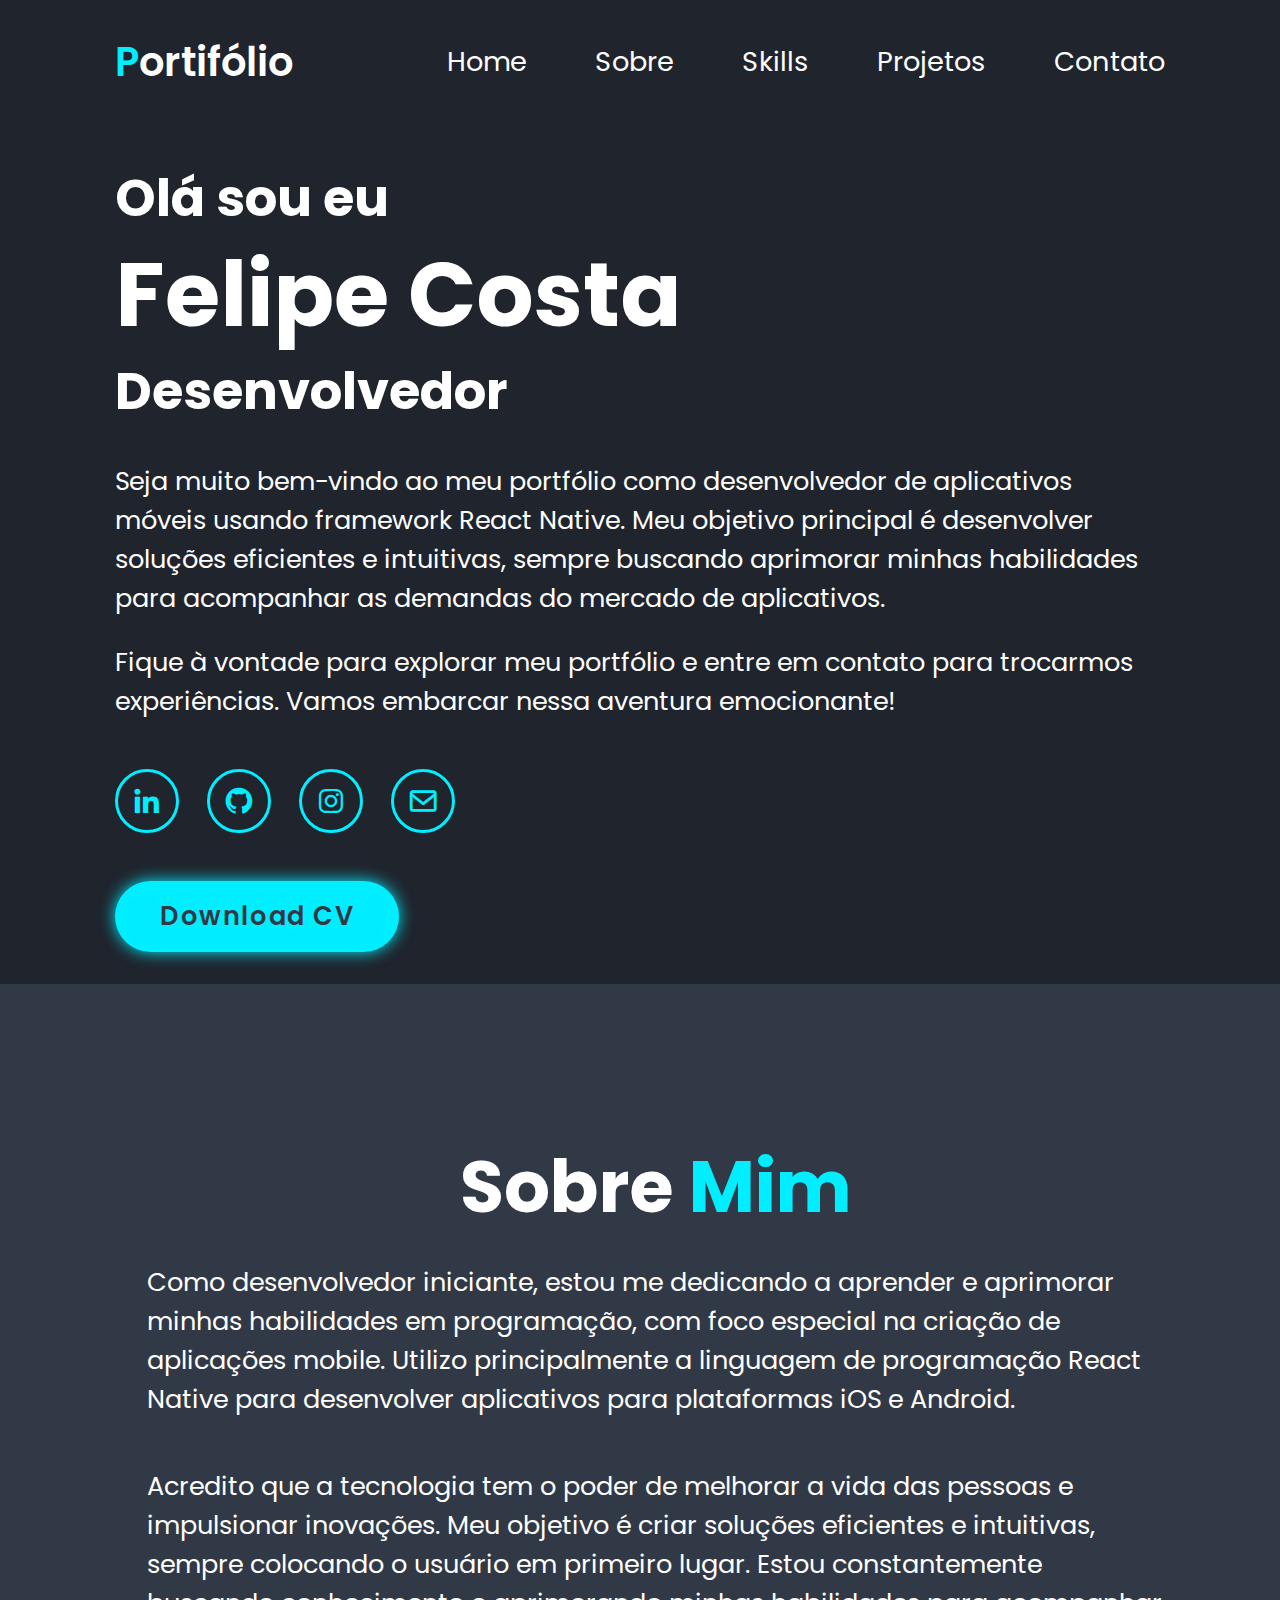
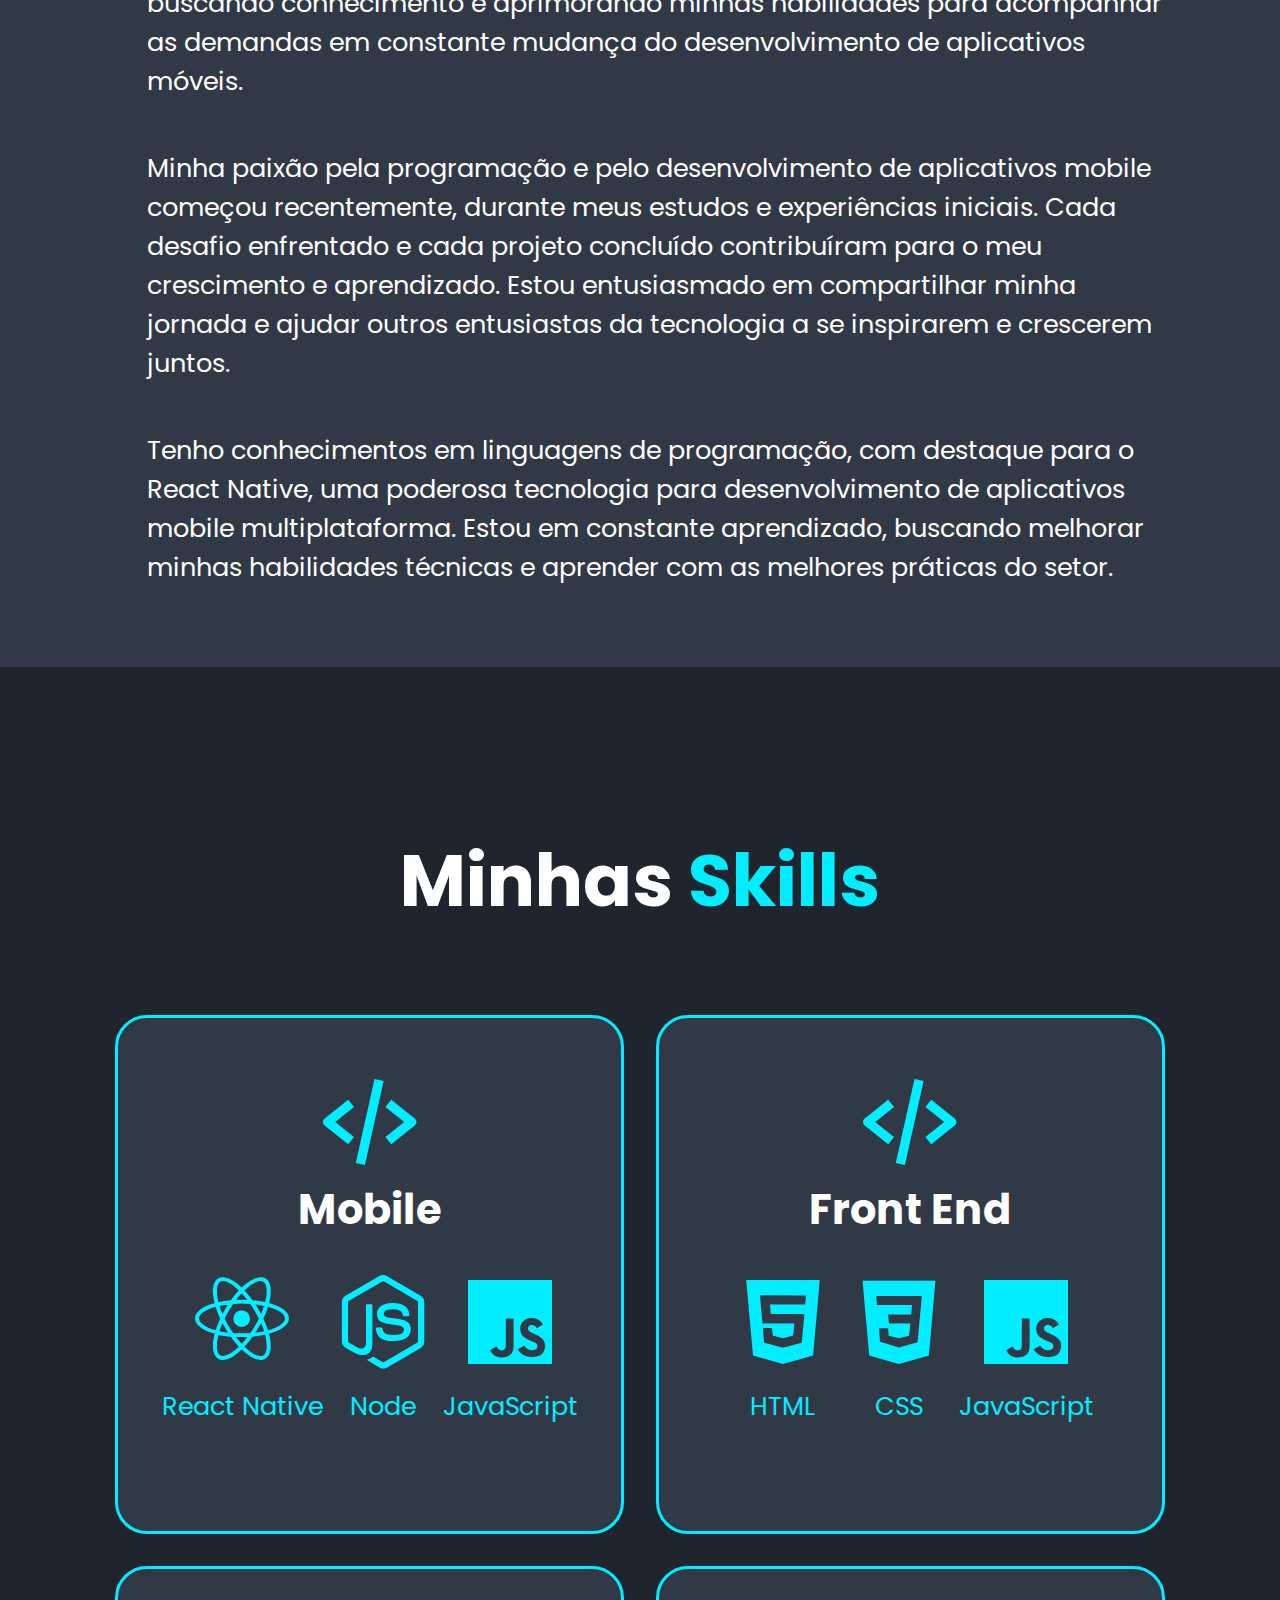
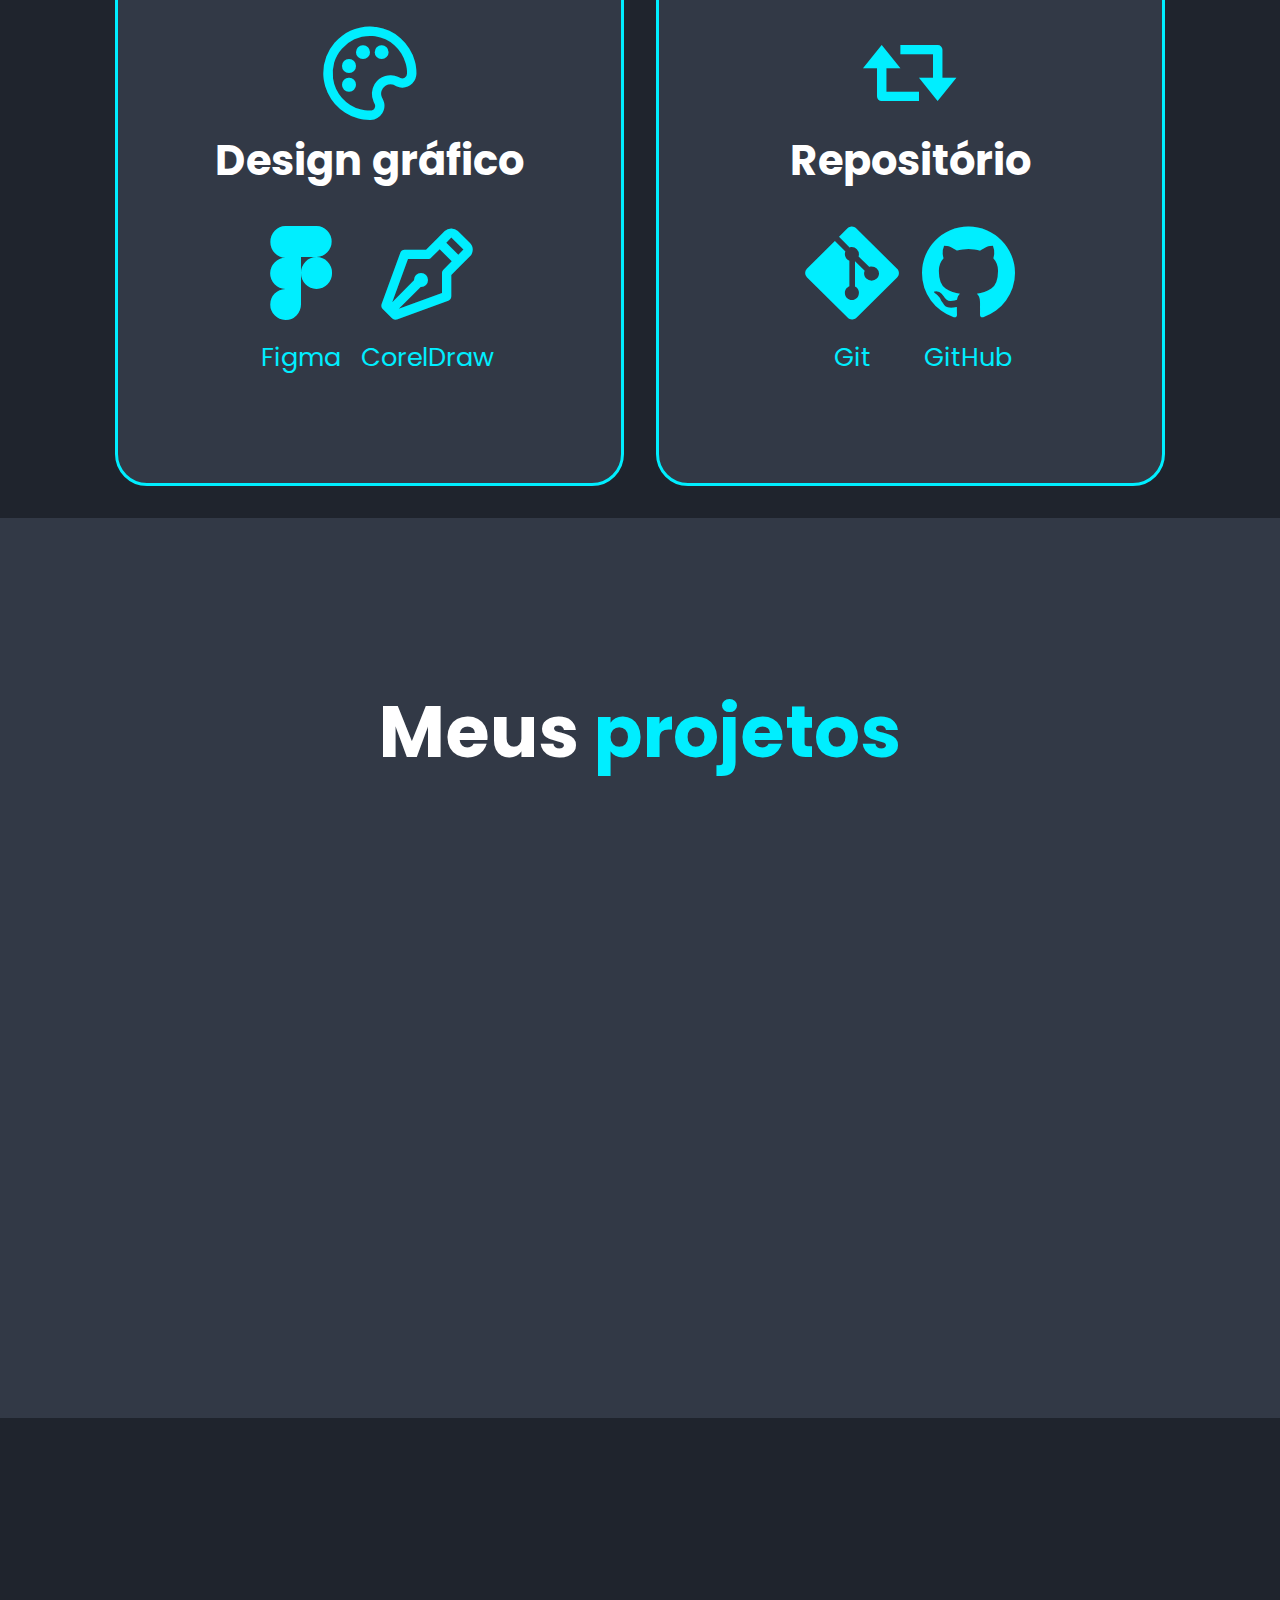
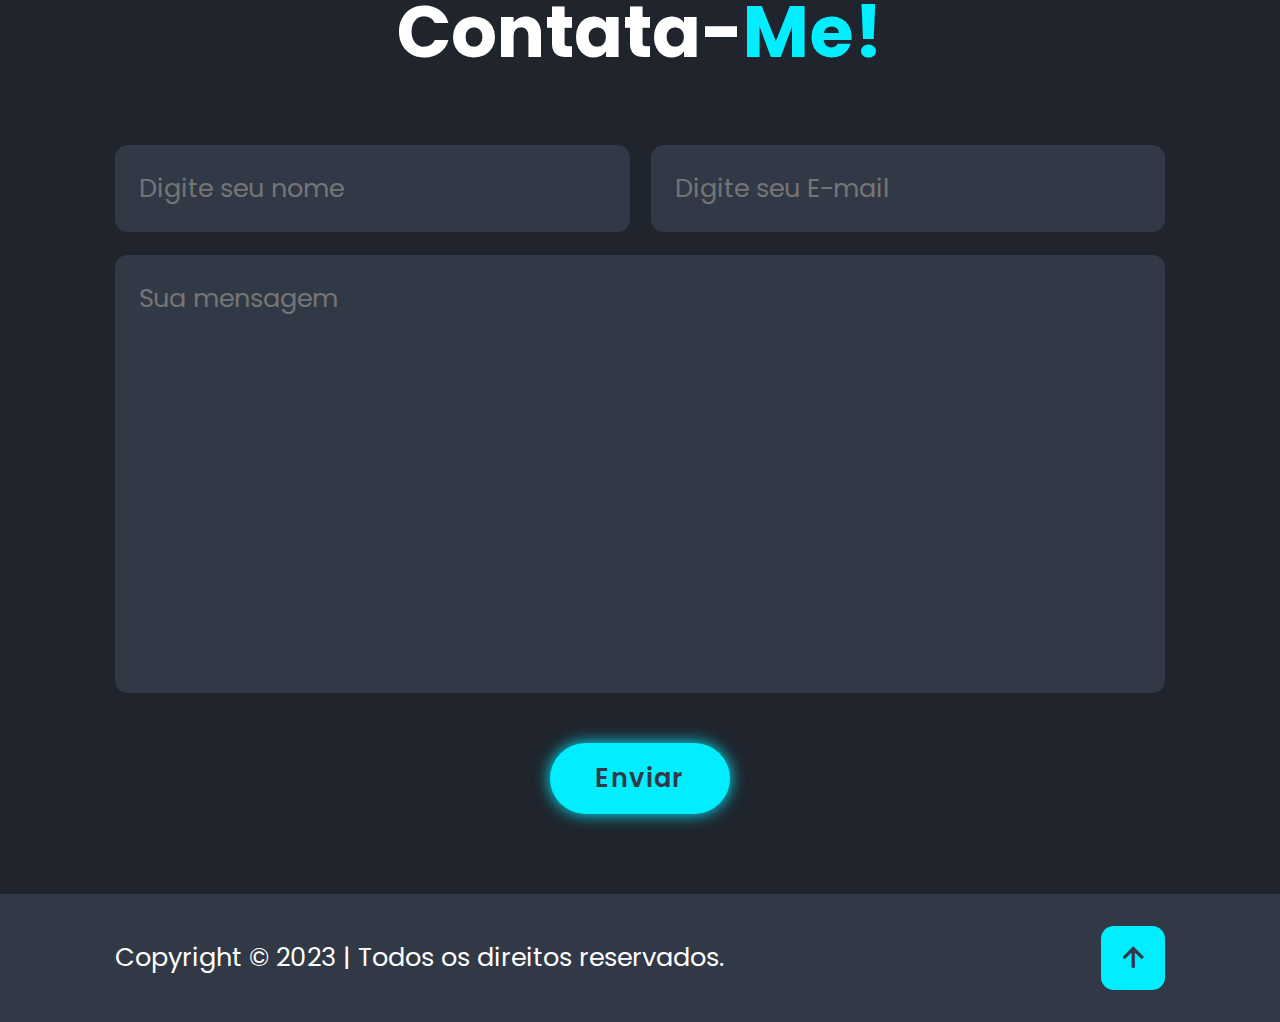
==== index.html @ 7bec4802 "link expo" ====
<!DOCTYPE html>
<html lang="pt-br">
<head>
    <meta charset="UTF-8">
    <meta http-equiv="X-UA-Compatible" content="IE=edge">
    <meta name="viewport" content="width=device-width, initial-scale=1.0">
    <title>Portifólio</title>

    <!-- box icons -->
    <link href='https://unpkg.com/boxicons@2.1.4/css/boxicons.min.css' rel='stylesheet'>

    <!-- custom css -->
    <link rel="stylesheet" href="css/style.css">
</head>

<body>
    <header class="header">
        <a href="#" class="logo"><span>P</span>ortifólio</a>
        
        <i class='bx bx-menu' id="menu-icon"></i>
    
        <nav class="navbar">
            <a href="#home" class="active">Home</a>
            <a href="#about">Sobre</a>
            <a href="#services">Skills</a>
            <a href="#portfolio">Projetos</a>
            <a href="#contact">Contato</a>
        </nav>
    </header>

    <!-- home section design -->
    <section class="home" id="home">
        <div class="home-content">
            <h3>Olá sou eu</h3>
            <h1>Felipe Costa</h1>
            <h3>Desenvolvedor <span class="multiple-text"></span> </h3>
            <p>
                Seja muito bem-vindo ao meu portfólio como desenvolvedor de aplicativos móveis usando framework React Native. Meu objetivo principal é desenvolver soluções eficientes e intuitivas, sempre buscando aprimorar minhas habilidades para acompanhar as demandas do mercado de aplicativos.
            </p>
            <br>
            <p>
                Fique à vontade para explorar meu portfólio e entre em contato para trocarmos experiências. Vamos embarcar nessa aventura emocionante!
            </p>

            <div class="social-media">
                <a href="https://www.linkedin.com/in/felipe-costa-silva-a3b7a120b/?originalSubdomain=br" target="_blank"><i class='bx bxl-linkedin' ></i></a>
                <a href="https://github.com/eufelipecosta" target="_blank"><i class='bx bxl-github' ></i></i></a>
                <a href="https://instagram.com/dev.felipecosta" target="_blank"><i class='bx bxl-instagram'></i></a>
                <a href="mailto:dev.felipecostasilva@gmail.com" target="_blank"><i class='bx bx-envelope'></i></a>
                
            </div>
            <a href="https://drive.google.com/file/d/1v2_feZy18kxcdiQSBvNJTt17b6IgH7Sm/view?usp=sharing" target="_blank" class="btn">Download CV</a>
        </div>

        <div class="home-img">
            <img src="images/home.png" alt="">
        </div>
    </section>


    <!-- about section design -->
    <section class="about" id="about">
        <div class="about-img">
            <img src="images/about-2.png" alt="">
        </div>

        <div class="about-content">
            <h2 class="heading">Sobre <span>Mim</span></h2>
            
            <p>
                Como desenvolvedor iniciante, estou me dedicando a aprender e aprimorar minhas habilidades em programação, com foco especial na criação de aplicações mobile. Utilizo principalmente a linguagem de programação React Native para desenvolver aplicativos para plataformas iOS e Android.
            </p>

            <p>
                Acredito que a tecnologia tem o poder de melhorar a vida das pessoas e impulsionar inovações. Meu objetivo é criar soluções eficientes e intuitivas, sempre colocando o usuário em primeiro lugar. Estou constantemente buscando conhecimento e aprimorando minhas habilidades para acompanhar as demandas em constante mudança do desenvolvimento de aplicativos móveis.
            </p>

            <p>
                Minha paixão pela programação e pelo desenvolvimento de aplicativos mobile começou recentemente, durante meus estudos e experiências iniciais. Cada desafio enfrentado e cada projeto concluído contribuíram para o meu crescimento e aprendizado. Estou entusiasmado em compartilhar minha jornada e ajudar outros entusiastas da tecnologia a se inspirarem e crescerem juntos.
            </p>

            <p>
                Tenho conhecimentos em linguagens de programação, com destaque para o React Native, uma poderosa tecnologia para desenvolvimento de aplicativos mobile multiplataforma. Estou em constante aprendizado, buscando melhorar minhas habilidades técnicas e aprender com as melhores práticas do setor.
            </p>

       
            
            
        </div>
    </section>

    <!-- services section design -->
    <section class="services" id="services">
        <h2 class="heading">Minhas <span>Skills</span></h2>

        <div class="services-container">
            <div class="services-box">
                <i class='bx bx-code-alt'></i>
                <h3>Mobile</h3>
                <br>
                <i class='bx bxl-react'><p>React Native  </p></i>
                <i class='bx bxl-nodejs'><p>Node</p></i>
                <i class='bx bxl-javascript' ><p>JavaScript</p></i>
                
            </div>
            
            <div class="services-box">
                <i class='bx bx-code-alt'></i>
                <h3>Front End</h3>
                <br>
                <i class='bx bxl-html5'><p>HTML</p></i>
                <i class='bx bxl-css3' ><p>CSS</p></i>
                <i class='bx bxl-javascript' ><p>JavaScript</p></i>
                
            </div>

            <div class="services-box">
                <i class='bx bx-palette'></i>
                <h3>Design gráfico</h3>
                <br>
                <i class='bx bxl-figma'><p>Figma</p></i>
                <i class='bx bx-pen'><p>CorelDraw</p></i>
               
            </div>
            
            <div class="services-box">
                <i class='bx bx-repost'></i>
                <h3>Repositório</h3>
                <br>
                <i class='bx bxl-git' ><p>Git</p></i>
                <i class='bx bxl-github' ><p>GitHub</p></i>
            </div>
        </div>
    </section>

    <!-- portfolio section design-->
    <section class="portfolio" id="portfolio">
        <h2 class="heading">Meus <span>projetos</span></h2>

        <div class="portfolio-container">
            <div class="portfolio-box">
                <img src="images/portfolio1.jpg" alt="">
                <div class="portfolio-layer">
                    <h4>App Biscoito da Sorte</h4>
                    <p>Um app que sorteia frases motivacionais!</p>
                    <a href="https://github.com/eufelipecosta/App-Biscoito-da-Sorte" target="_blank"><i class='bx bxl-github'></i></a>
                    <a href="https://www.figma.com/file/g1OsnpBhjlnmM8gy7baetJ/App-Biscoito-da-Sorte?type=design&node-id=0-1&t=68tQ65UQzXVCsQIO-0" target="_blank"><i class='bx bxl-figma' ></i></a>
                    <a href="https://snack.expo.dev/@felipecostadev/github.com-eufelipecosta-app-biscoito-da-sorte" target="_blank"><i class='bx bx-link-external'></i></a>
                </div>
            </div>

            <div class="portfolio-box">
                <img src="images/portfolio2.jpg" alt="">
                <div class="portfolio-layer">
                    <h4>Design Mobile</h4>
                    <p>Lorem ipsum dolor sit amet consectetur.</p>
                    <a href=""><i class='bx bx-link-external'></i></a>
                </div>
            </div>

            <div class="portfolio-box">
                <img src="images/portfolio3.jpg" alt="">
                <div class="portfolio-layer">
                    <h4>Design Mobile</h4>
                    <p>Lorem ipsum dolor sit amet consectetur.</p>
                    <a href=""><i class='bx bx-link-external'></i></a>
                </div>
            </div>

            <div class="portfolio-box">
                <img src="images/portfolio4.jpg" alt="">
                <div class="portfolio-layer">
                    <h4>Design Mobile</h4>
                    <p>Lorem ipsum dolor sit amet consectetur.</p>
                    <a href=""><i class='bx bx-link-external'></i></a>
                </div>
            </div>

            <div class="portfolio-box">
                <img src="images/portfolio5.jpg" alt="">
                <div class="portfolio-layer">
                    <h4>Design Mobile</h4>
                    <p>Lorem ipsum dolor sit amet consectetur.</p>
                    <a href=""><i class='bx bx-link-external'></i></a>
                </div>
            </div>

            <div class="portfolio-box">
                <img src="images/portfolio6.jpg" alt="">
                <div class="portfolio-layer">
                    <h4>Design Mobile</h4>
                    <p>Lorem ipsum dolor sit amet consectetur.</p>
                    <a href=""><i class='bx bx-link-external'></i></a>
                </div>
            </div>
        </div>
    </section>

    <!-- contact -->
    <section class="contact" id="contact">
        <h2 class="heading">Contata-<span>Me!</span></h2>

        <form action="https://api.staticforms.xyz/submit" method="post">
            <div class="input-box">
                <input type="text" name="name" placeholder="Digite seu nome" autocomplete="off" required>
                <input type="email" name="email" placeholder="Digite seu E-mail" autocomplete="off" required>
            </div>
            <textarea name="message" cols="30" rows="10" placeholder="Sua mensagem" required></textarea>
            <button type="submit" value="Enviar" class="btn">Enviar</button>

            <input type="hidden" name="accessKey" value="7413bbfa-beab-406e-ba5f-80383aaca3de"> 
            <input type="hidden" name="redirectTo" value="https://devfelipecosta.netlify.app/obrigado">
        </form>
    </section>


    <!-- footer design-->
    <footer class="footer">
        <div class="footer-text">
            <p>Copyright &copy; 2023 | Todos os direitos reservados.</p>
        </div>

        <div class="footer-iconTop">
            <a href="#home"><i class='bx bx-up-arrow-alt'></i></a>

        </div>
    </footer>

    <!-- scroll reveal -->
    <script src="https://unpkg.com/scrollreveal"></script>

    

    <!-- typed js -->
     <!-- <script src="https://unpkg.com/typed.js@2.0.16/dist/typed.umd.js"></script>-->
    <script src="https://cdn.jsdelivr.net/npm/typed.js@2.0.12"></script>



    <!-- custom js -->
    <script src="JS/script.js"></script>
</body>
</html>
---- css/style.css ----
@import url('https://fonts.googleapis.com/css2?family=Poppins:wght@300;400;500;600;700;800;900&display=swap');

* {
    margin: 0;
    padding: 0;
    box-sizing: border-box;
    text-decoration: none;
    border: none;
    outline: none;
    scroll-behavior: smooth;
    font-family: 'Poppins', sans-serif;
}

:root {
    --bg-color: #1f242d;
    --second-bg-color: #323946;
    --text-color: #fff;
    --main-color: #0ef;
}

html {
    font-size: 62.%;
    overflow-x: hidden;
}

body {
    background: var(--bg-color);
    color: var(--text-color);
}

section {
    min-height: 100vh;
    padding: 10rem 9% 2rem;
}

.header {
    position: fixed;
    top: 0;
    left: 0;
    width: 100%;
    padding: 2rem 9%;
    background: var(--bg-color);
    display: flex;
    justify-content: space-between;
    align-items: center;
    z-index: 100;
}

.header.sticky {
    border-bottom: .1rem solid rgba(0, 0, 0, .2);
}

.logo {
    font-size: 2.5rem;
    color: var(--text-color);
    font-weight: 600;
    cursor: default;
}

.navbar a {
    font-size: 1.7rem;
    color: var(--text-color);
    margin-left: 4rem;
    transition: .3s;
}

.navbar a:hover {
    color: var(--main-color);
}

#menu-icon {
    font-size: 3.6rem;
    color: var(--text-color);
    display: none;
}

.home {
    display: flex;
    justify-content: center;
    align-items: center;
}

.home-img img {
    width: 35vw;
    animation: floatImage 4s ease-in-out infinite;
}

@keyframes floatImage {
    0% {
        transform: translateY(0);
    }

    50% {
        transform: translateY(-2.4rem);
    }

    100% {
        transform: translateY(0);
    }
}

.home-content h3 {
    font-size: 3.2rem;
    font-weight: 700;
}

.home-content h3:nth-of-type(2) {
    margin-bottom: 2rem;
}

span {
    color: var(--main-color);
}

.home-content h1 {
    font-size: 5.6rem;
    font-weight: 700;
    line-height: 1.3;
}

.home-content p {
    font-size: 1.6rem;
}

.social-media a {
    display: inline-flex;
    justify-content: center;
    align-items: center;
    width: 4rem;
    height: 4rem;
    background: transparent;
    border: .2rem solid var(--main-color);
    border-radius: 50%;
    font-size: 2rem;
    color: var(--main-color);
    margin: 3rem 1.5rem 3rem 0;
    transition: .5s ease;
}

.social-media a:hover {
    background: var(--main-color);
    color: var(--second-bg-color);
    box-shadow: 0 0 1rem var(--main-color);
}

.btn {
    display: inline-block;
    padding: 1rem 2.8rem;
    background: var(--main-color);
    border-radius: 4rem;
    box-shadow: 0 0 1rem var(--main-color);
    font-size: 1.6rem;
    color: var(--second-bg-color);
    letter-spacing: .1rem;
    font-weight: 600;
    transition: .5s ease;
}

.btn:hover {
    box-shadow: none;
}


/* About */
.about {
    display: flex;
    justify-content: center;
    align-items: center;
    gap: 2rem;
    background: var(--second-bg-color);
}

.about-img img {
    width: 30vw;
}

.heading {
    text-align: center;
    justify-content: center;
    font-size: 4.5rem;
}

.about-content h2 {
    text-align: center;
    line-height: 1.2;
}

.about-content h3 {
    font-size: 2.6rem;
}

.about-content p {
    font-size: 1.6rem;
    margin: 2rem 0 3rem;
}

/* services section design */
.services h2 {
    margin-bottom: 5rem;
}

.services-container {
    display: flex;
    justify-content: center;
    align-items: center;
    flex-wrap: wrap;
    gap: 2rem;
}

.services-container .services-box {
    flex: 1 1 30rem;
    background: var(--second-bg-color);
    padding: 3rem 2rem 4rem;
    text-align: center;
    border-radius: 2rem;
    text-align: center;
    border: .2rem solid var(--bg-color);
    transition: .5s ease;
    border-color: var(--main-color);
}

.services-container .services-box:hover {
    border-color: var(--main-color);
    transform: scale(1.02);
}

.services-box i {
    font-size: 7rem;
    color: var(--main-color);
}

.services-box h3 {
    font-size: 2.6rem;
}

.services-box p {
    font-size: 1.6rem;
    margin: 1rem 0 3rem;
}

/* portfolio */
.portfolio {
    background: var(--second-bg-color);
}

.portfolio h2 {
    margin-bottom: 4rem;
}

.portfolio-container {
    display: grid;
        grid-template-columns: repeat(3, 1fr);
        align-items: center;
        gap: 2.5rem;
}

.portfolio-container .portfolio-box {
    position: relative;
    border-radius: 2rem;
    box-shadow: 0 0 1rem var(--bg-color);
    overflow: hidden;
    display: flex;
}

.portfolio-box img {
    width: 100%;
    transition: .5s ease;
}

.portfolio-box:hover img {
    transform: scale(1.1);
}

.portfolio-box .portfolio-layer {
    position: absolute;
    bottom: 0;
    left: 0;
    width: 100%;
    height: 100%;
    background: linear-gradient(rgba(0, 0,0, .1), var(--second-bg-color));
    display: flex;
    justify-content: center;
    align-items: center;
    flex-direction: column;
    text-align: center;
    padding: 0 4rem;
    transform: translateY(100%);
    transition: .5s ease;
    justify-content: space-between;
    display: inline-block;
}

.portfolio-box:hover .portfolio-layer {
    transform: translateY(0);
}

.portfolio-layer h4 {
    font-size: 2rem;
    margin-top: 2rem;
}

.portfolio-layer p {
    font-size: 1rem;
    margin: .3rem 0 1rem;
}

.portfolio-layer a {
    display: inline-flex;
    justify-content: center;
    align-items: center;
    width: 2rem;
    height: 2rem;
    background: var(--text-color);
    border-radius: 50%;
    margin-left: 15px;
}

.portfolio-layer a i {
    font-size: 1.5rem;
    color: var(--second-bg-color);
    
}


/* contact*/

.contact h2 {
    margin-bottom: 3rem;
}

.contact form {
    max-width: 70rem;
    margin: 1rem auto;
    text-align: center;
    margin-bottom: 3rem;
}

.contact form .input-box {
    display: flex;
    justify-content: space-between;
    flex-wrap: wrap;
}

.contact form .input-box input, .contact form textarea {
    width: 100%;
    padding: 1.5rem;
    font-size: 1.6rem;
    color: var(--text-color);
    background: var(--second-bg-color);
    border-radius: .8rem ;
    margin: .7rem 0;
}

.contact form .input-box input {
    width: 49%;
}

.contact form textarea {
    resize: none;
}

.contact form .btn {
    margin-top: 2rem;
    cursor: pointer;
}

/* footer */
.footer {
    display: flex;
    justify-content: space-between;
    align-items: center;
    flex-wrap: wrap;
    padding: 2rem 9%;
    background: var(--second-bg-color);
}

.footer-text p {
    font-size: 1.6rem;
}

.footer-iconTop a {
    display: inline-flex;
    justify-content: center;
    align-items: center;
    padding: .8rem;
    background: var(--main-color);
    border-radius: .8rem;
    transition: .8rem ease;
}

.footer-iconTop a:hover {
    box-shadow: 0 0 1rem var(--main-color);
}

.footer-iconTop a i {
    font-size: 2.4rem;
    color: var(--second-bg-color);
}



/* Breakpoints*/
@media (max-width: 1200px) {
    html {
        font-size: 55%;;
    }
}

@media (max-width: 991px) {
    .header {
        padding: 2rem 3%;
    }

    section {
        padding: 10rem 3% 2rem;
    }

    .services {
        padding-bottom: 7rem;
    }

    .portfolio {
        padding-bottom: 7rem;
    }

    .contact {
        min-height: auto;
    }

    .footer {
        padding: 2rem 3%;
    }
}

@media (max-width: 768px) {
    #menu-icon {
        display: block;
    }

    .navbar {
        position: absolute;
        top: 100%;
        left: 0;
        width: 100%;
        padding: 1rem 3%;
        background: var(--bg-color);
        border-top: .1rem solid rgba(0, 0, 0, 1);
        box-shadow: 0 .5rem 1rem rgba(0, 0, 0, 1);
        display: none;
    }

    .navbar.active {
        display: block;
    }

    .navbar a {
        display: block;
        font-size: 2rem;
        margin: 3rem 0;
    }

    .home {
        flex-direction: column;
    }

    .home-content h3 {
        font-size: 2.6rem;
    }

    .home-content h1 {
        font-size: 5rem;
    }

    .home-img img {
        width: 70vw;
        margin-top: 4rem;
    }

    .about {
        flex-direction: column-reverse;
    }

    .about img {
        width: 70vw;
        margin-top: 4rem;
    }

    .services h2 {
        margin-bottom: 3rem;
    }

    .portfolio h2 {
        margin-bottom: 3rem;
    }

    .portfolio-container {
        grid-template-columns: repeat(2, 1fr);
    }

    .portfolio-layer h4 {
        margin-top: 3rem;
        font-size: 3.5rem;
        line-height: 25px;
    }

    .portfolio-layer p {
        font-size: 2rem;
        margin-top: 25px;
    }

    .portfolio-layer a {
        display: inline-block;
        margin-top: 2rem;
        width: 5rem;
        height: 5rem;
        padding-top: 0.5rem;
    }

    .portfolio-layer a i {
        font-size: 4rem;    
    }
}


@media (max-width: 617px) {
    .portfolio-container {
        grid-template-columns: 1fr;
    }
} 

@media (max-width: 450px) {
    html {
        font-size: 50%;
    }

    .contact form .input-box input {
        width: 100%;
    }
} 

@media (max-width: 365px) {
    .home-img img {
        width: 90vw
    }

    .about-img img {
        width: 90vw
    }

    .footer {
        flex-direction: column-reverse;
    }

    .footer p {
        text-align: center;
        margin-top: 2rem;
    }
}



/* thank you page */
.main {
    display: flex;
    align-items: center;
    justify-content: center;
    min-height: 100vh;
    background: var(--bg-color);
    flex-direction: column;
    margin-bottom: 100px;
}

.thank {
    font-size: 4rem;
    margin-bottom: .5rem;
}

.thank-p {
    font-size: 1.5rem;
    margin-bottom: 3rem;
}
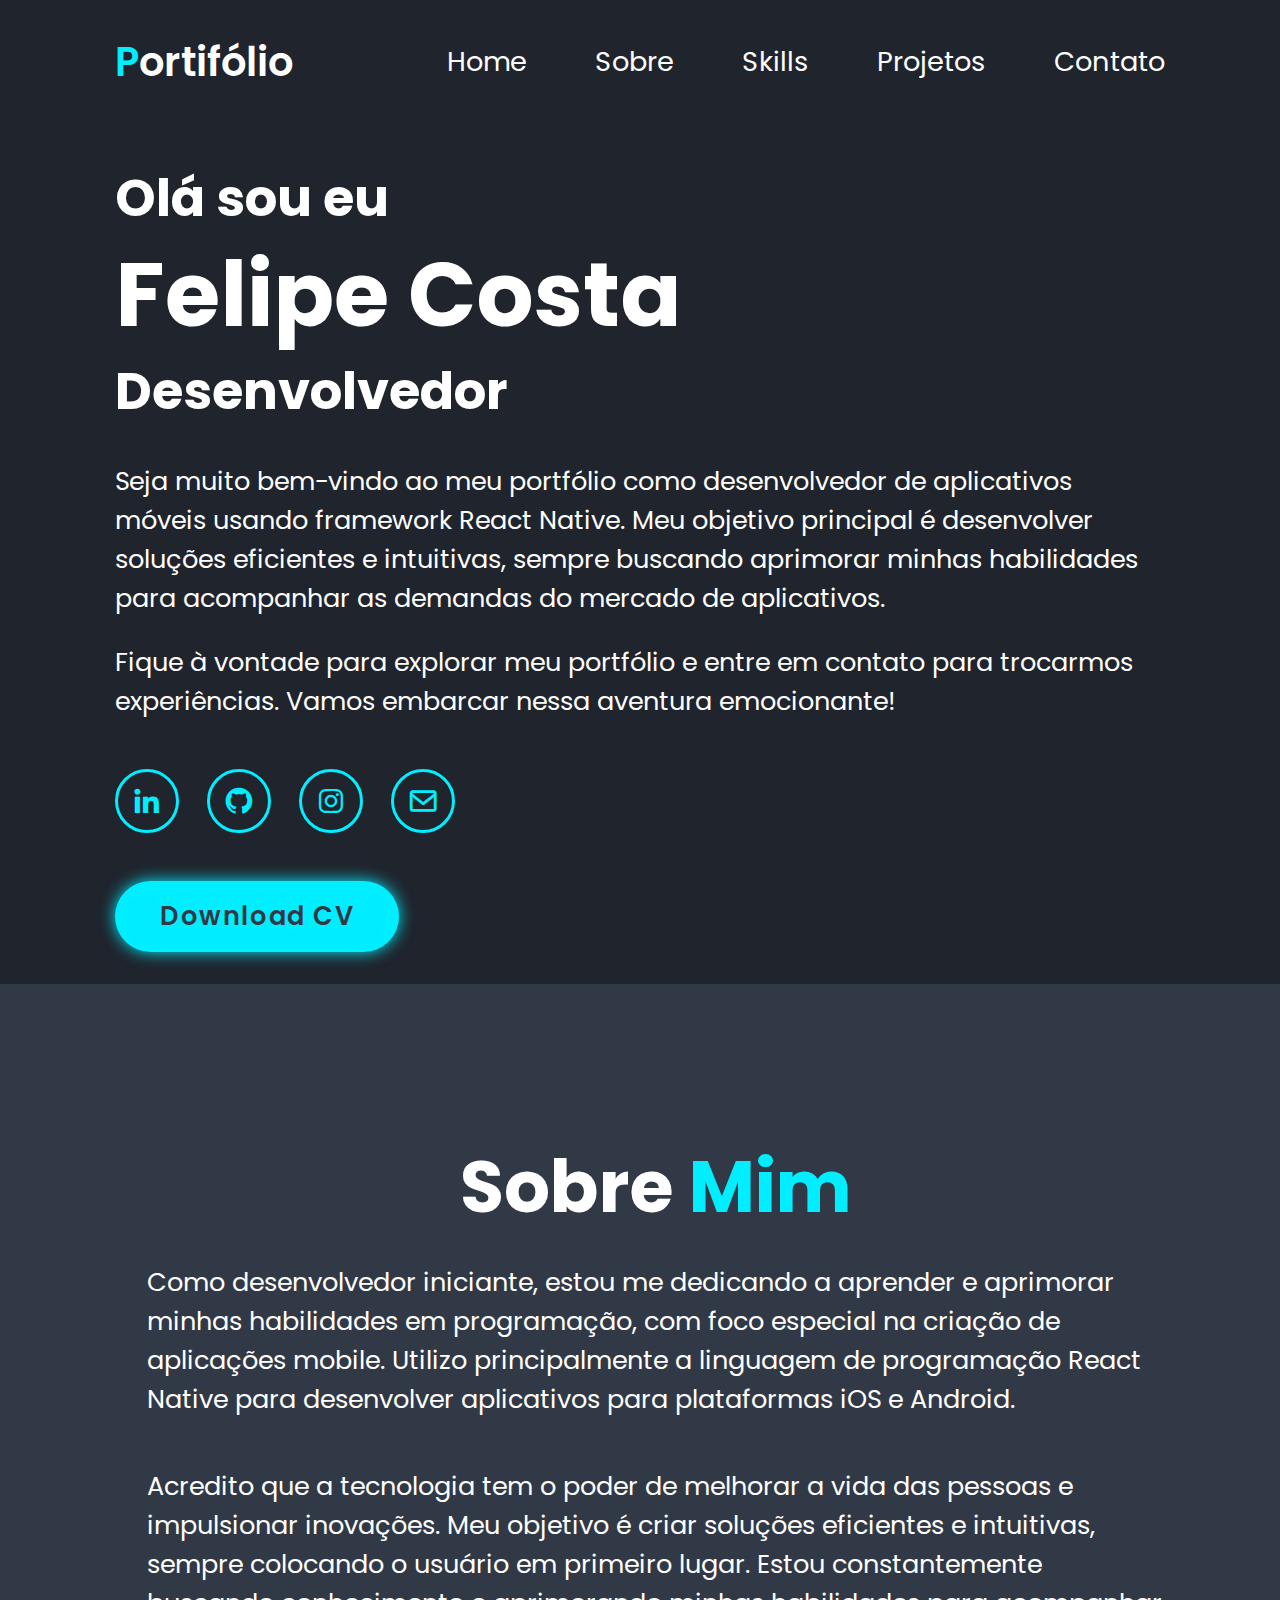
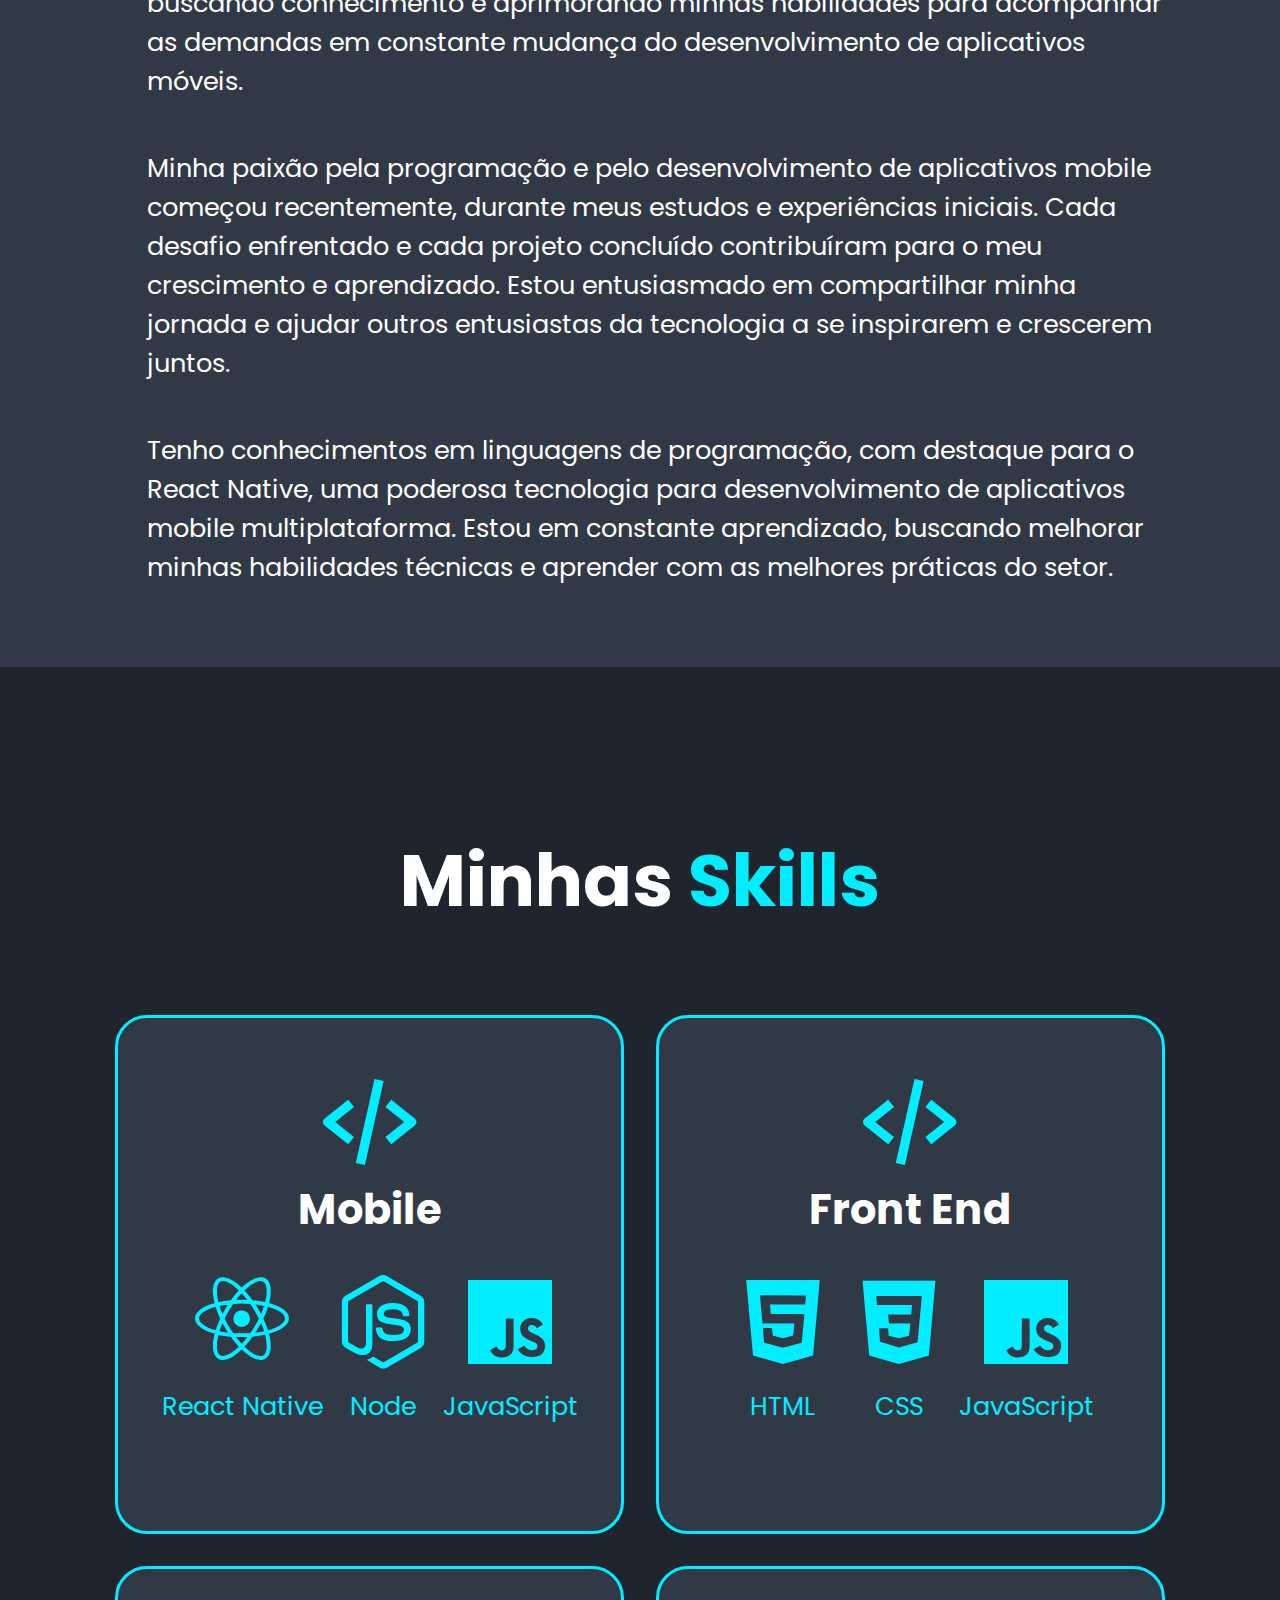
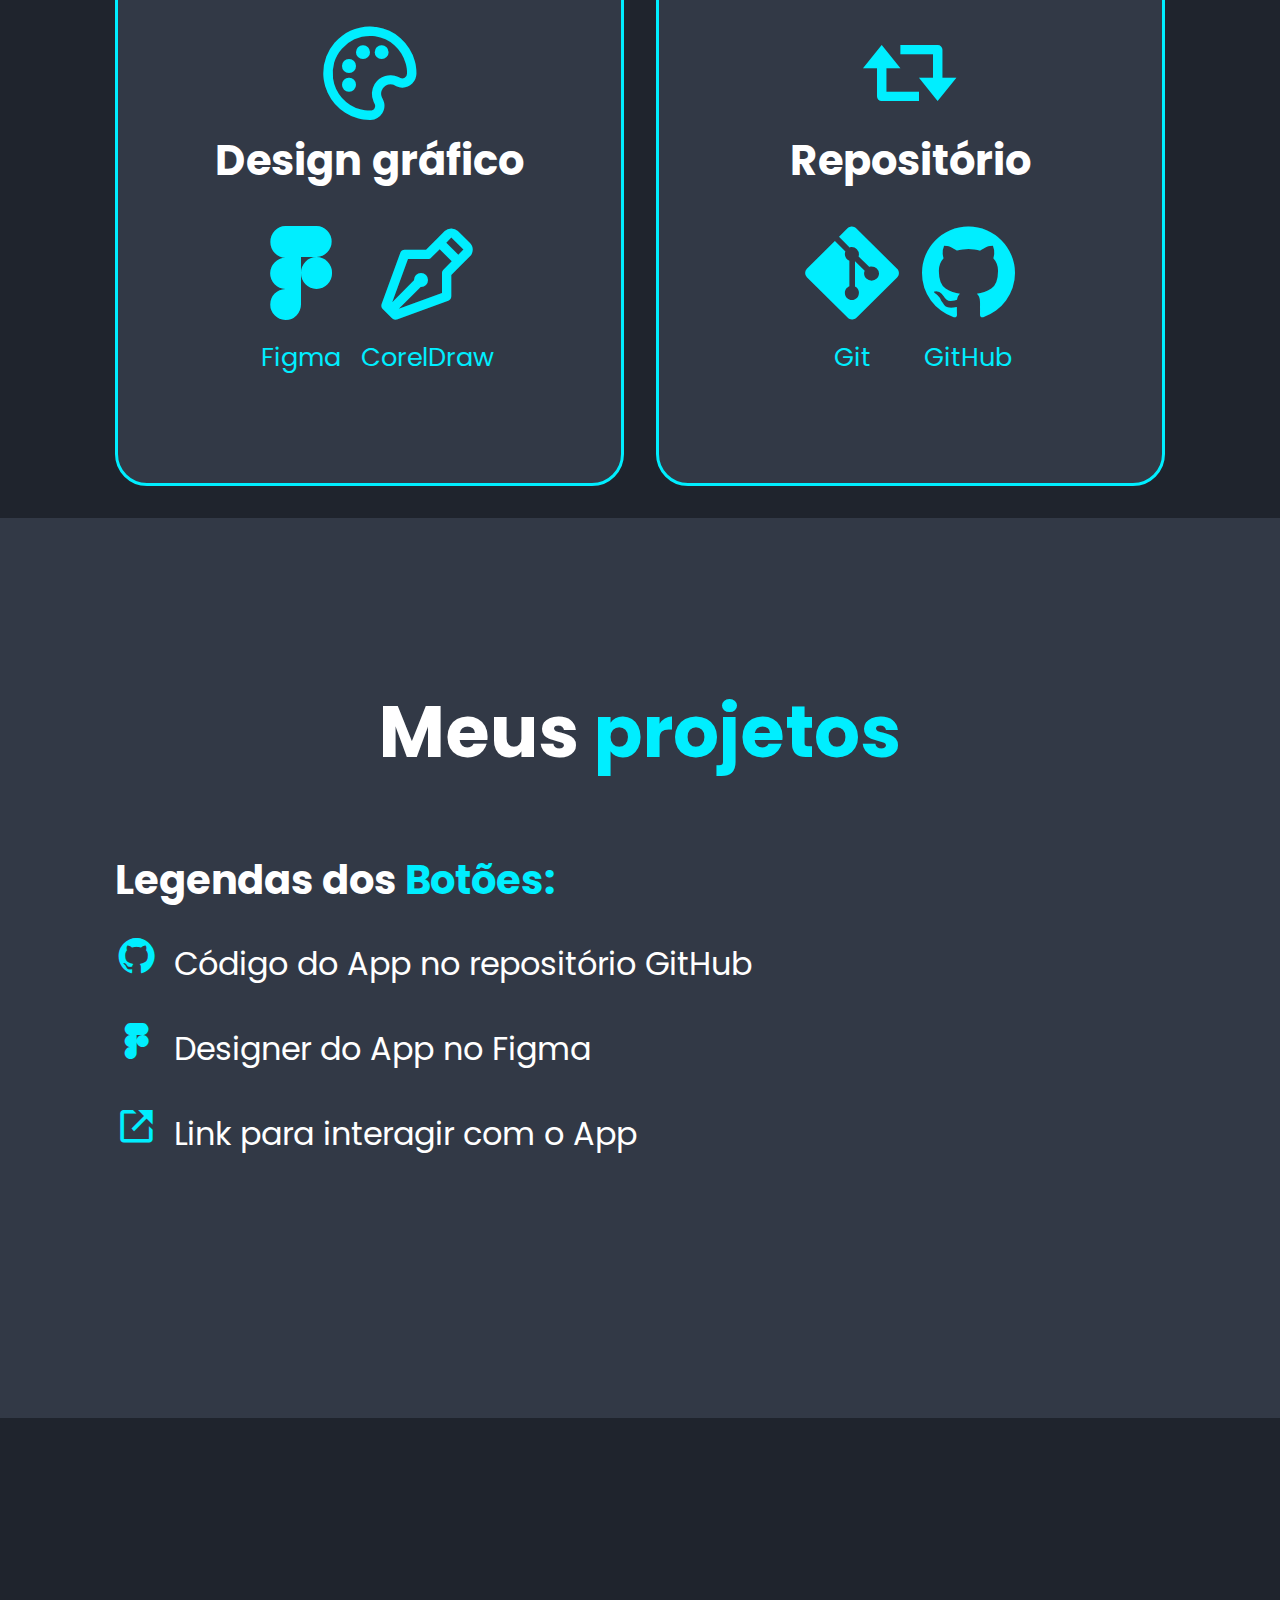
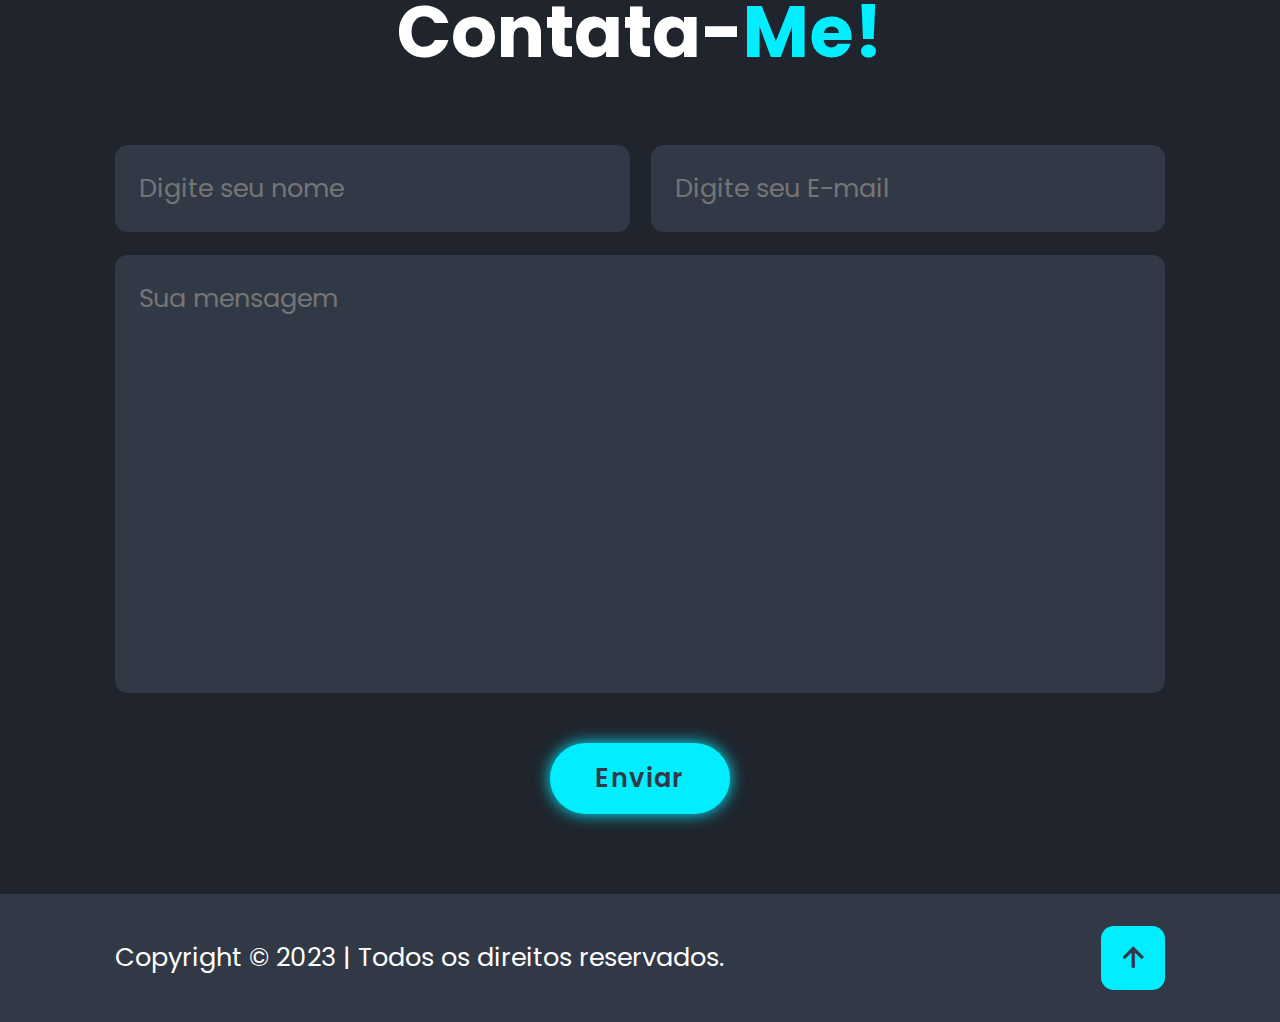
==== commit 793e96eb: "legendas" ====
--- a/index.html
+++ b/index.html
@@ -136,6 +136,17 @@
     <!-- portfolio section design-->
     <section class="portfolio" id="portfolio">
         <h2 class="heading">Meus <span>projetos</span></h2>
+        <div class="subtitles">
+            <h6>Legendas dos <span>Botões:</span></h6>
+            
+            <br>
+            <div class="center"></div><i class='bx bxl-github'></i><p>Código do App no repositório GitHub</p>
+            
+            <div class="center"></div><i class='bx bxl-figma'></i><p>Designer do App no Figma</p>
+            
+            <div class="center"></div><i class='bx bx-link-external'></i><p>Link para interagir com o App</p>
+
+        </div>
 
         <div class="portfolio-container">
             <div class="portfolio-box">
--- a/css/style.css
+++ b/css/style.css
@@ -319,7 +319,28 @@
 .portfolio-layer a i {
     font-size: 1.5rem;
     color: var(--second-bg-color);
+}
+
+.subtitles h6 {
+    font-size: 2.5rem;
+}
+
+.subtitles  i {
+    font-size: 2.7rem;  
+    margin-bottom: 1rem;
+    color: var(--main-color);
     
+}
+
+.subtitles p {
+    display: inline-flex;
+    font-size: 2rem;
+    margin-bottom: 2rem;
+    margin-left: 1rem;
+}
+
+.center p i {
+    justify-content: center;
 }
 
 
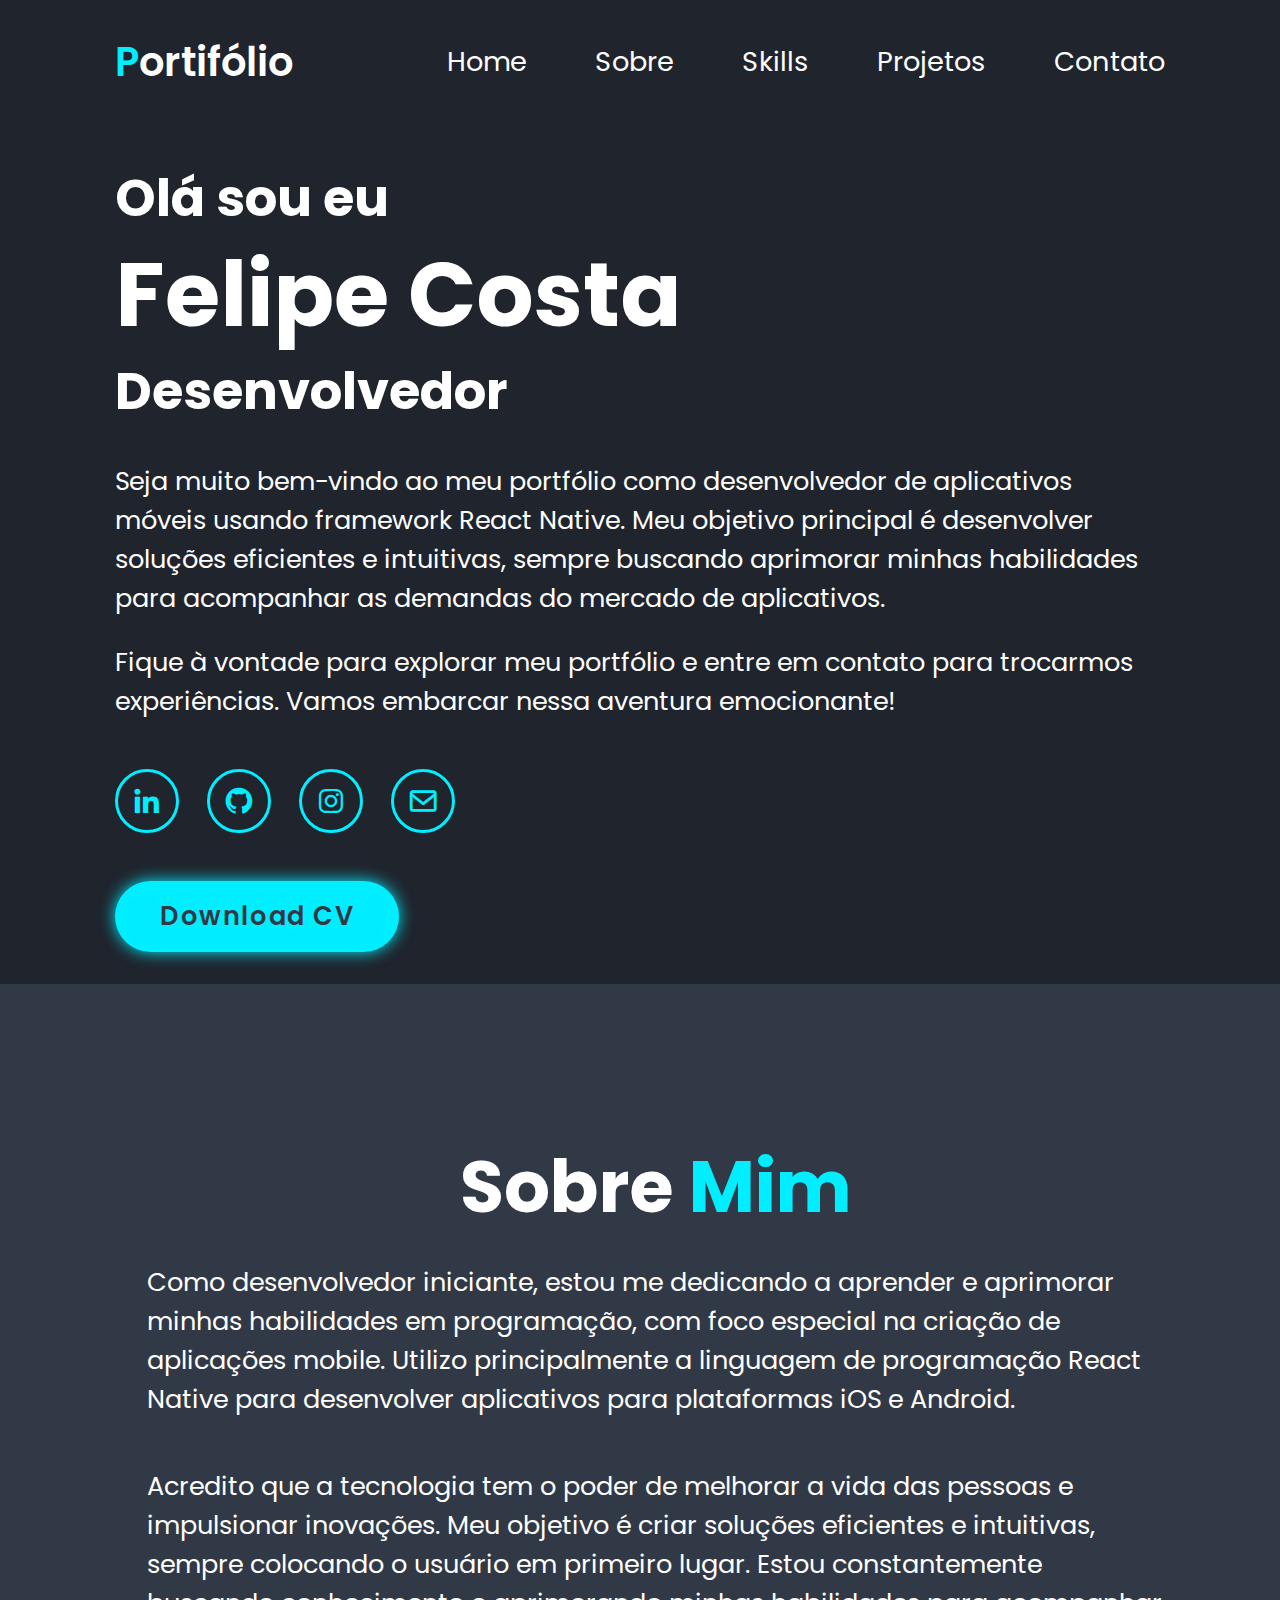
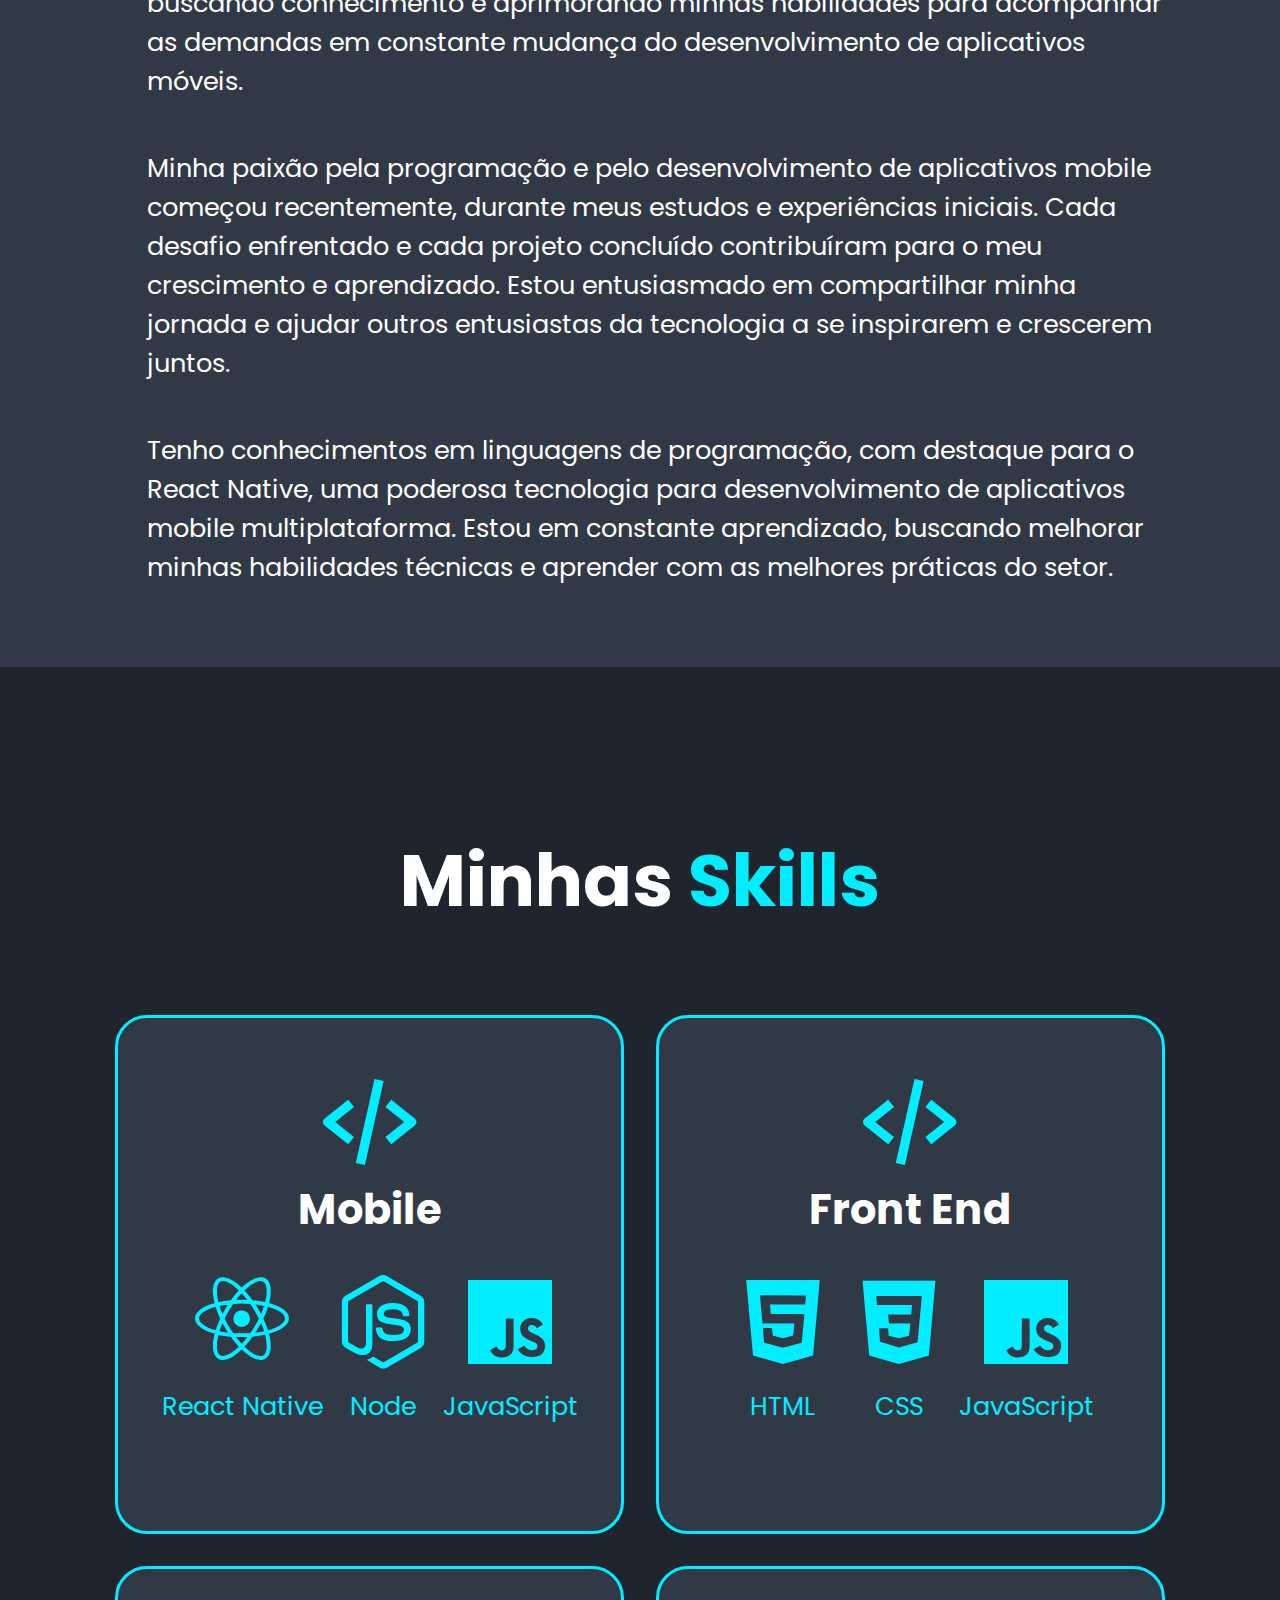
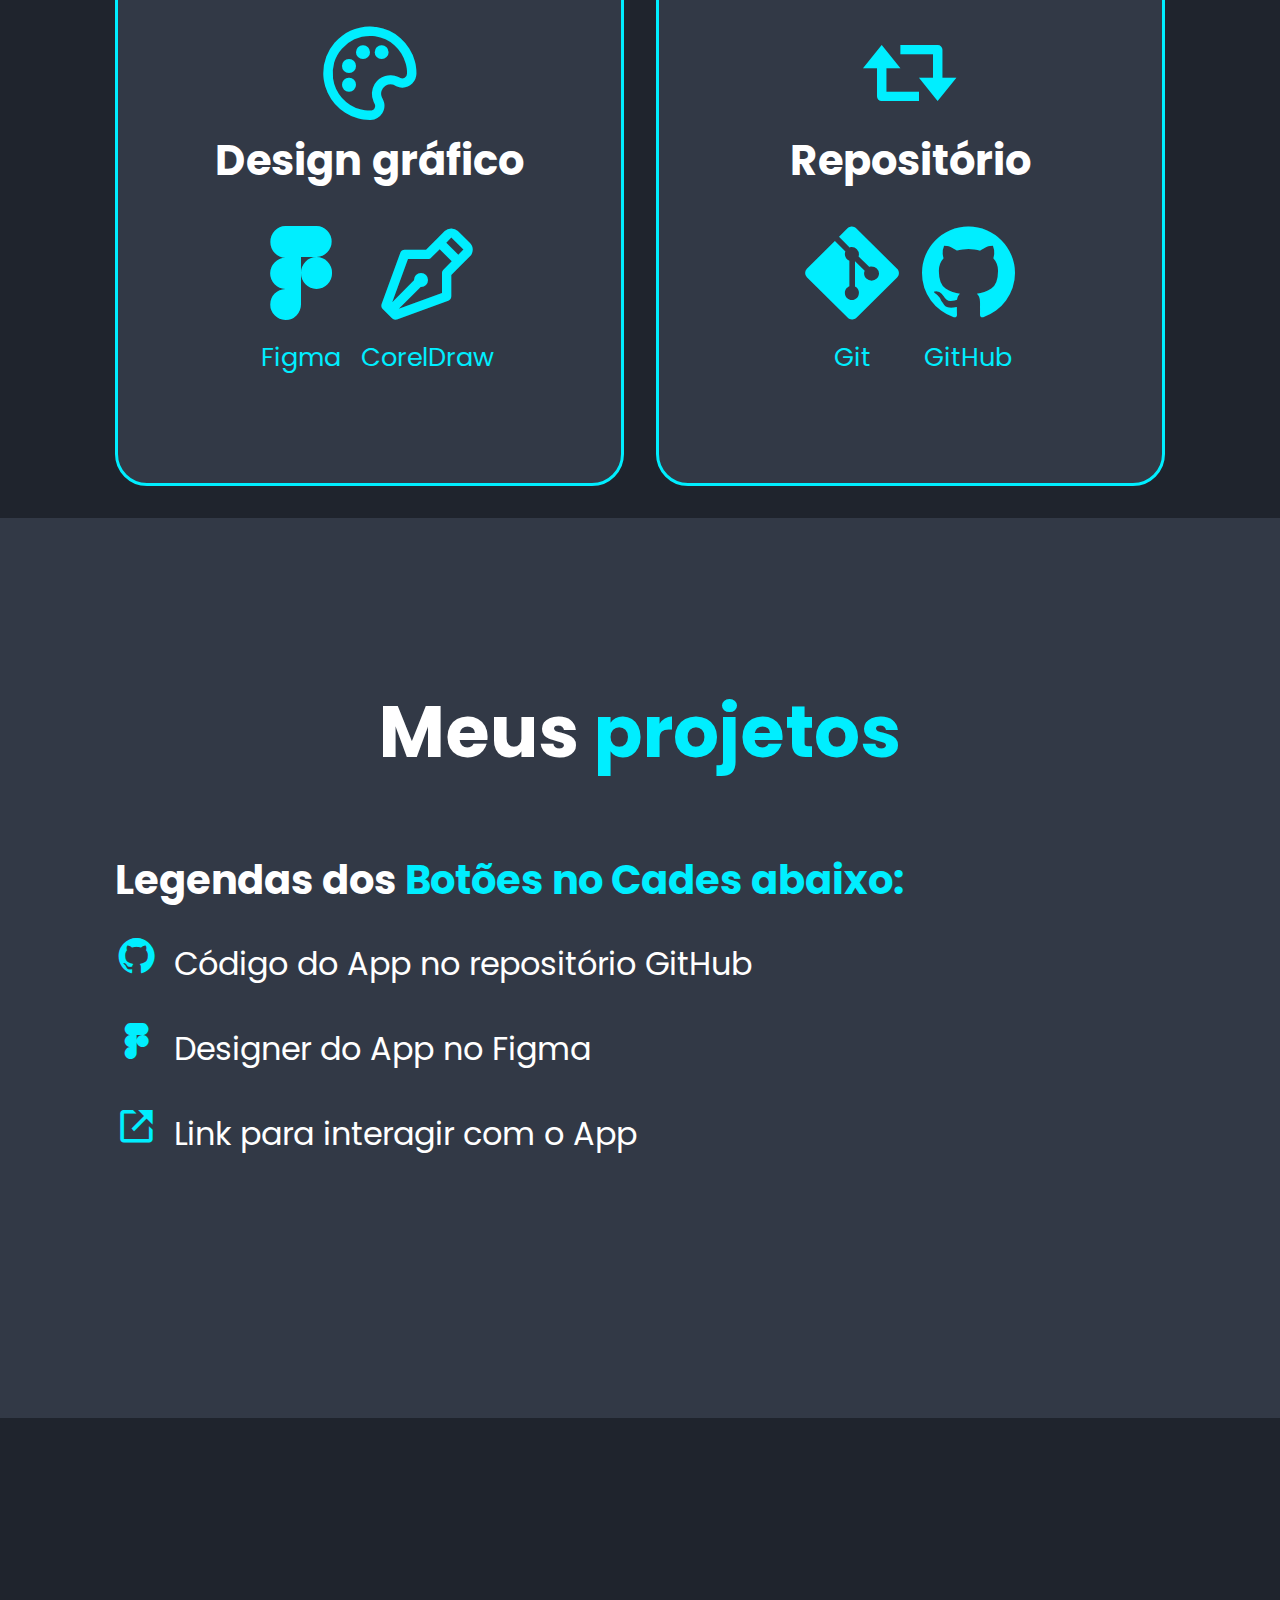
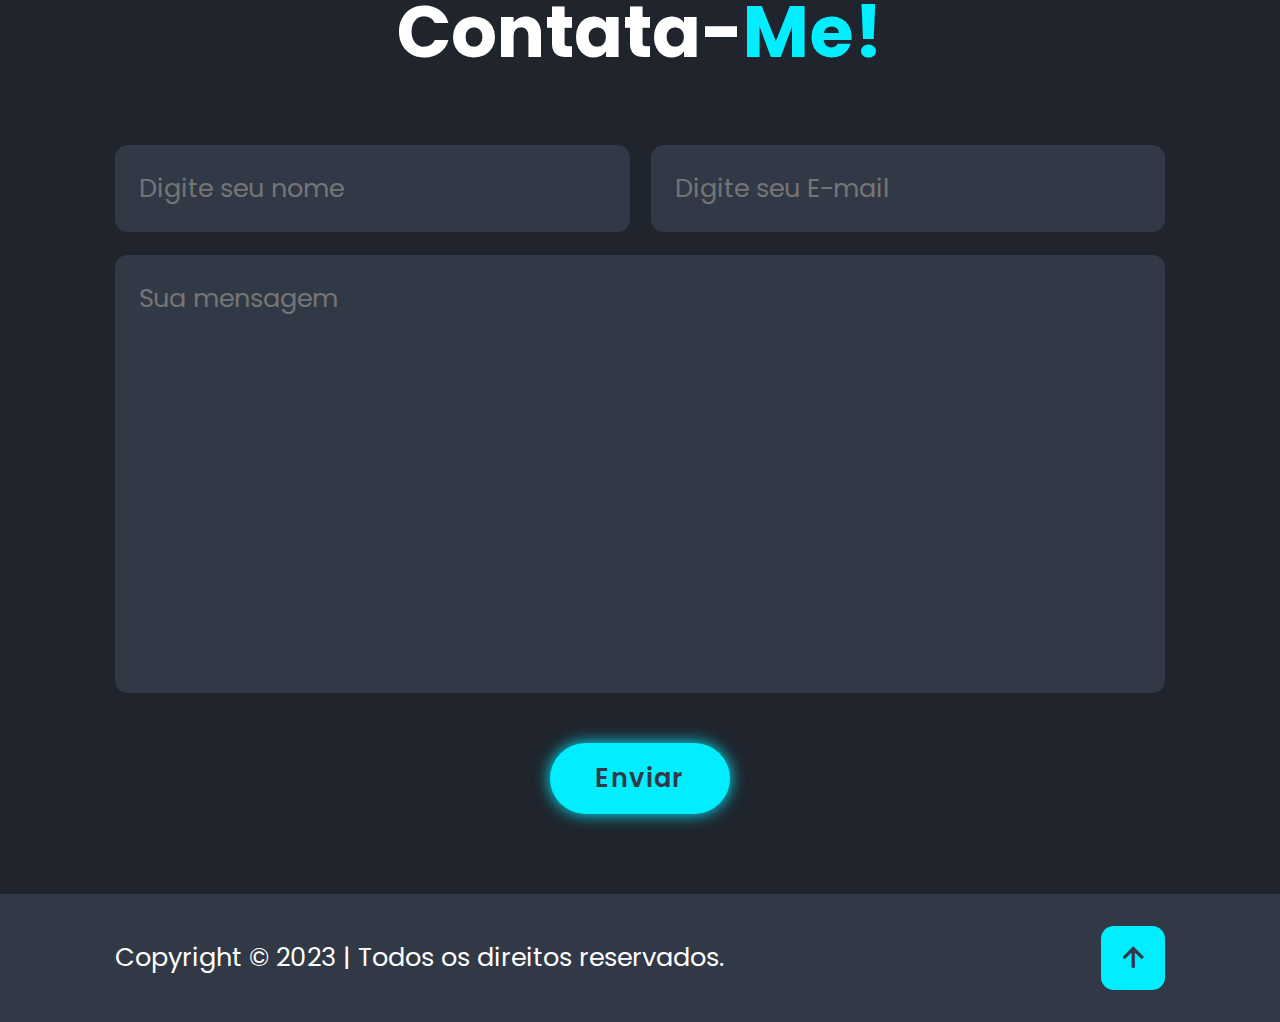
==== commit 6130d578: "legendas 0.1" ====
--- a/index.html
+++ b/index.html
@@ -137,15 +137,11 @@
     <section class="portfolio" id="portfolio">
         <h2 class="heading">Meus <span>projetos</span></h2>
         <div class="subtitles">
-            <h6>Legendas dos <span>Botões:</span></h6>
-            
+            <h6>Legendas dos <span>Botões no Cades abaixo:</span></h6>
             <br>
             <div class="center"></div><i class='bx bxl-github'></i><p>Código do App no repositório GitHub</p>
-            
             <div class="center"></div><i class='bx bxl-figma'></i><p>Designer do App no Figma</p>
-            
             <div class="center"></div><i class='bx bx-link-external'></i><p>Link para interagir com o App</p>
-
         </div>
 
         <div class="portfolio-container">
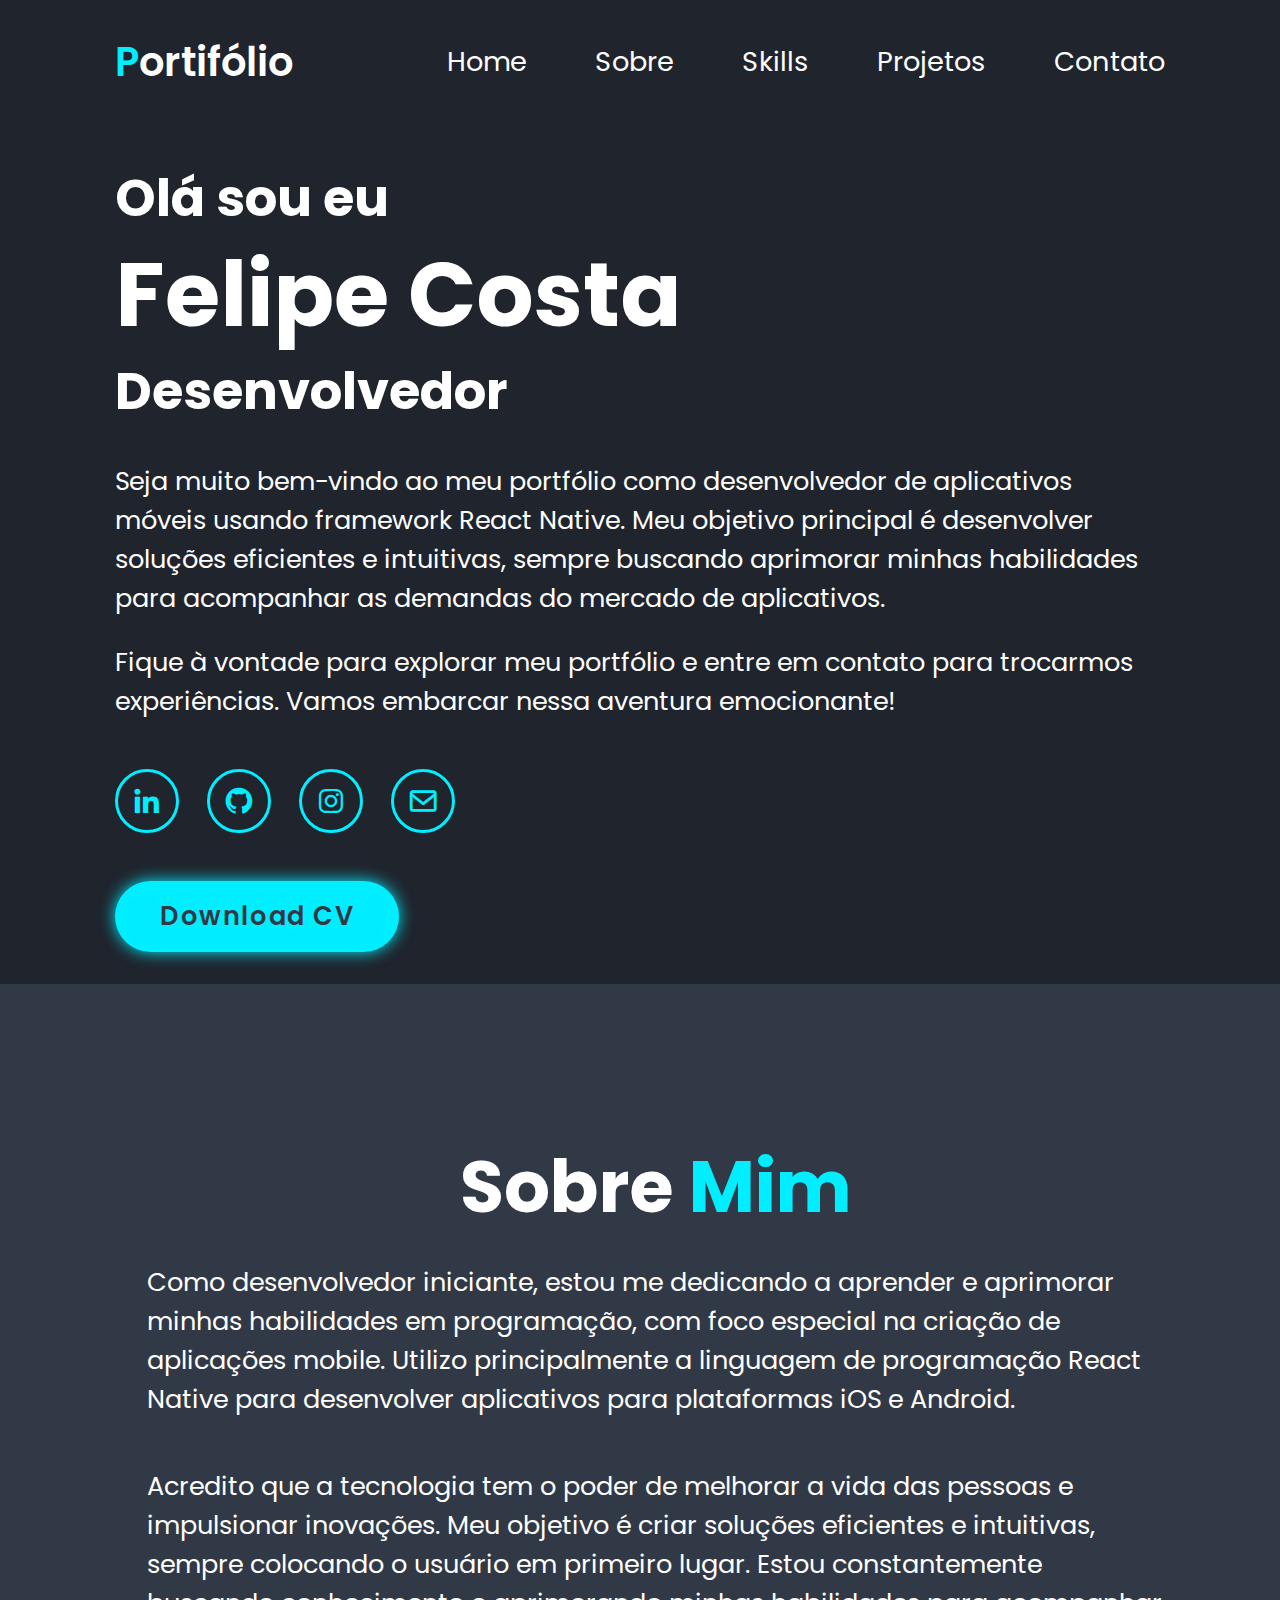
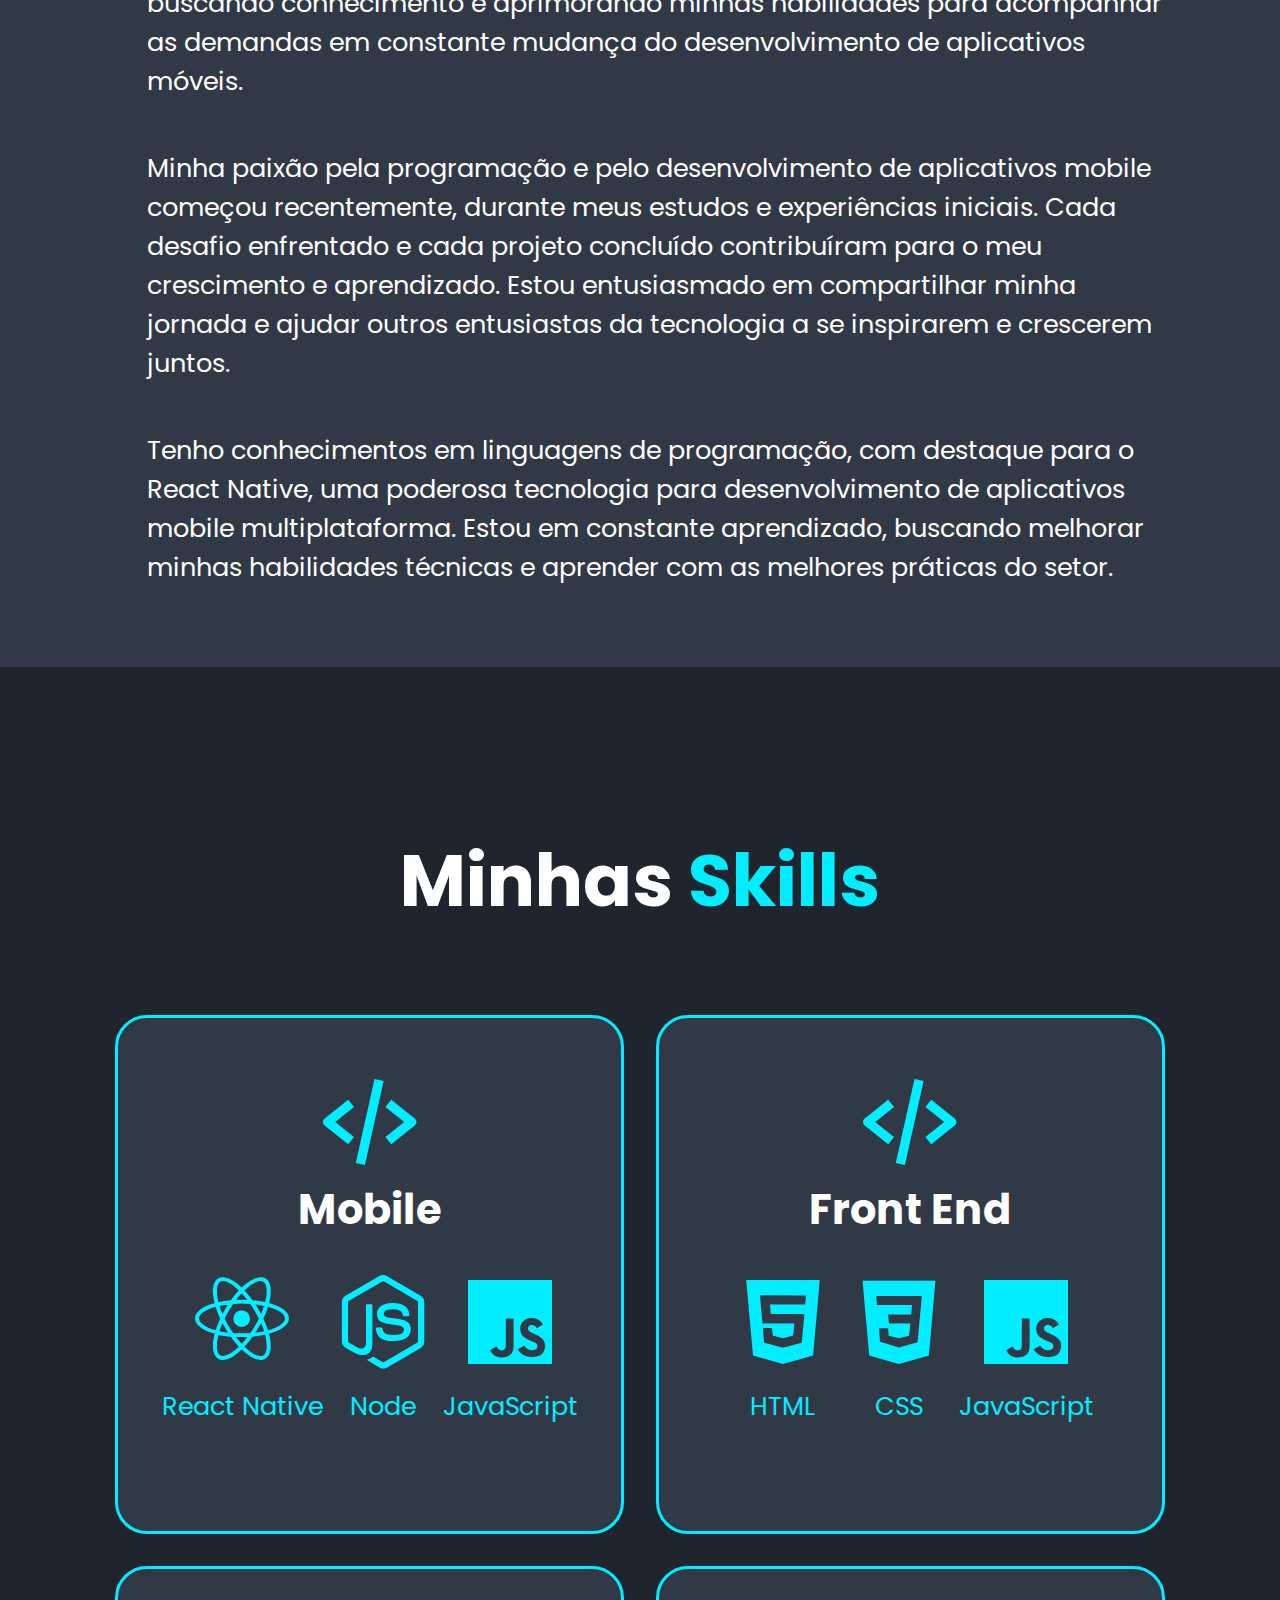
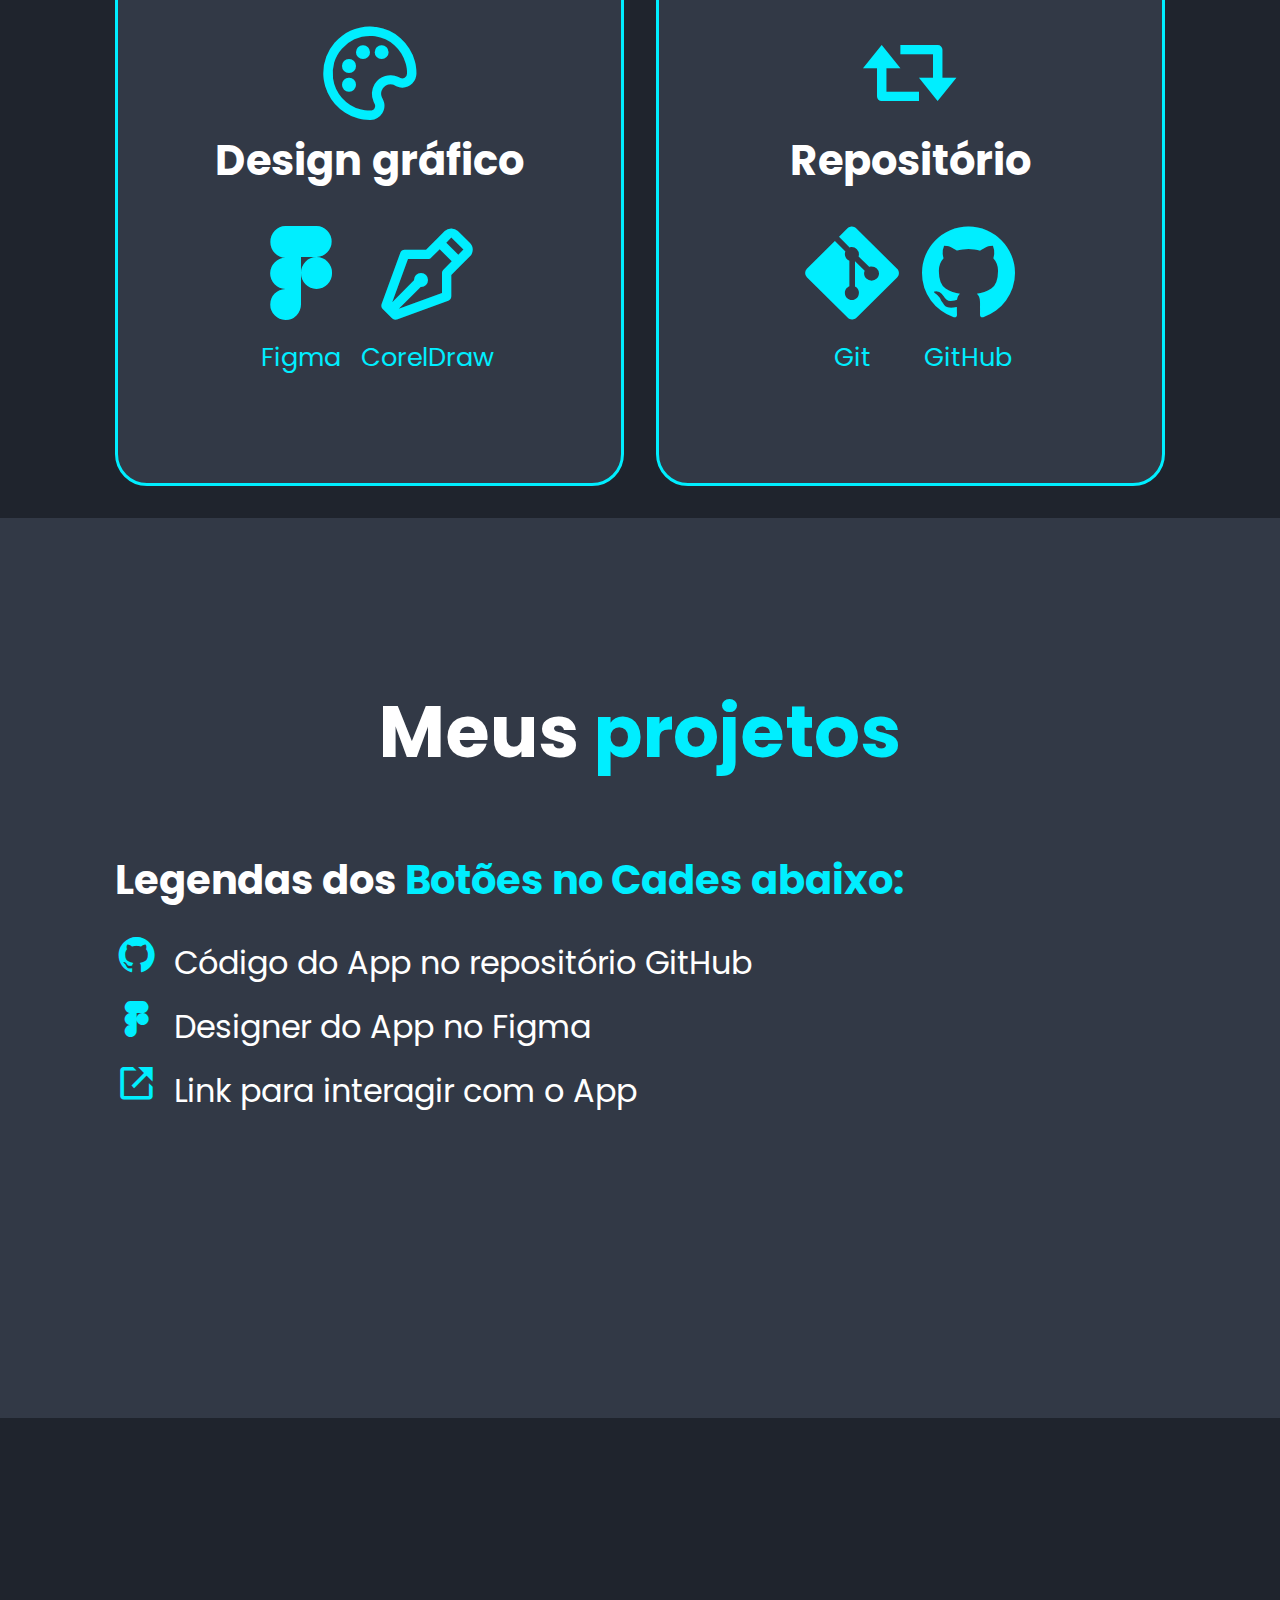
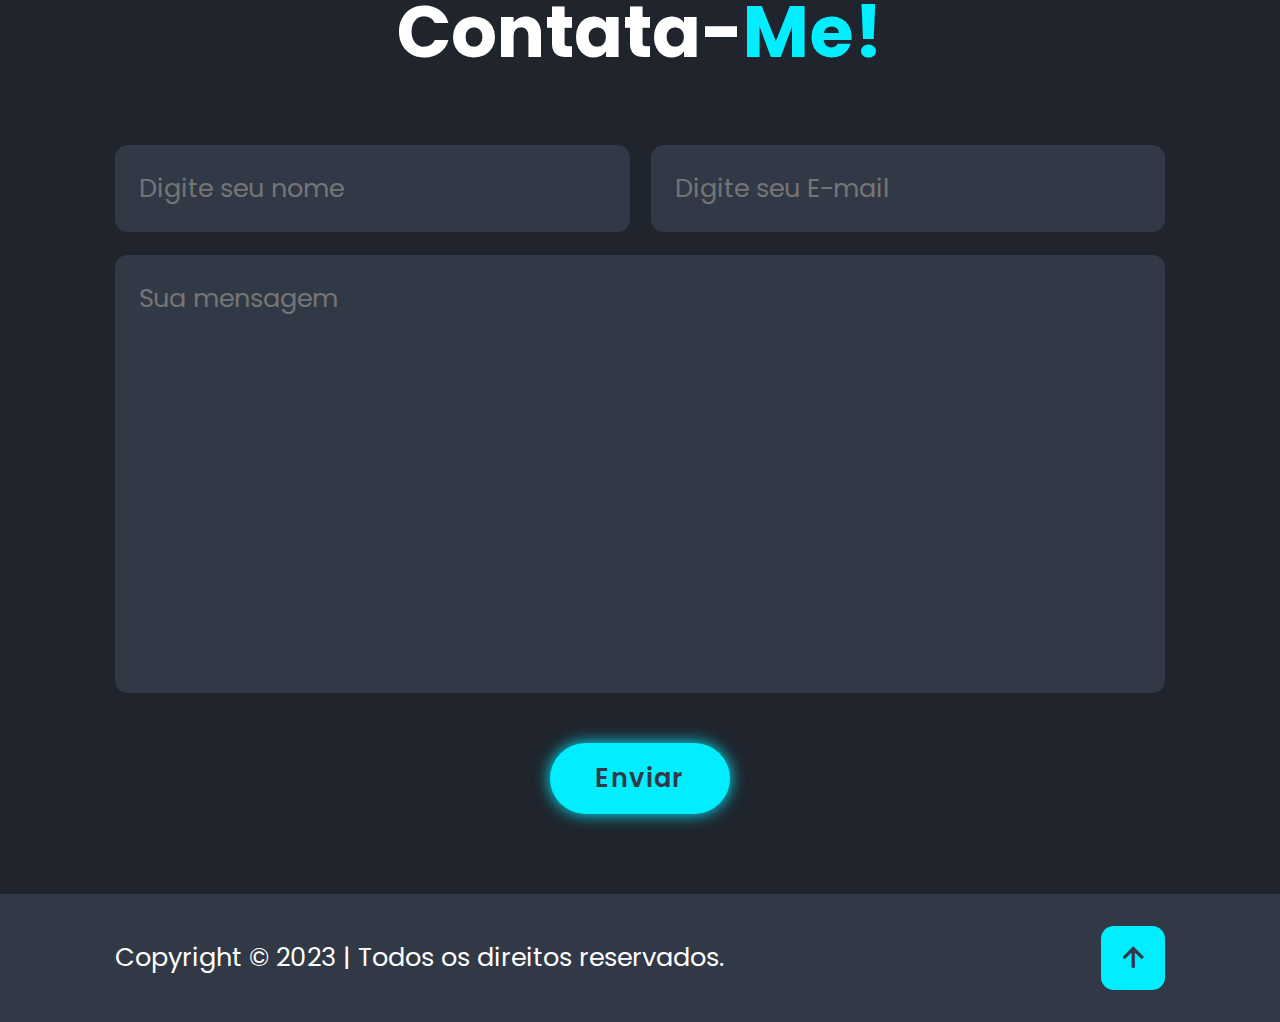
==== commit 6eff3270: "logo no browser" ====
--- a/index.html
+++ b/index.html
@@ -5,7 +5,23 @@
     <meta http-equiv="X-UA-Compatible" content="IE=edge">
     <meta name="viewport" content="width=device-width, initial-scale=1.0">
     <title>Portifólio</title>
-
+    <link rel="apple-touch-icon" sizes="57x57" href="images/apple-icon-57x57.png">
+    <link rel="apple-touch-icon" sizes="60x60" href="images/apple-icon-60x60.png">
+    <link rel="apple-touch-icon" sizes="72x72" href="images/apple-icon-72x72.png">
+    <link rel="apple-touch-icon" sizes="76x76" href="images/apple-icon-76x76.png">
+    <link rel="apple-touch-icon" sizes="114x114" href="images/apple-icon-114x114.png">
+    <link rel="apple-touch-icon" sizes="120x120" href="images/apple-icon-120x120.png">
+    <link rel="apple-touch-icon" sizes="144x144" href="images/apple-icon-144x144.png">
+    <link rel="apple-touch-icon" sizes="152x152" href="images/apple-icon-152x152.png">
+    <link rel="apple-touch-icon" sizes="180x180" href="images/apple-icon-180x180.png">
+    <link rel="icon" type="image/png" sizes="192x192"  href="images/android-icon-192x192.png">
+    <link rel="icon" type="image/png" sizes="32x32" href="images/favicon-32x32.png">
+    <link rel="icon" type="image/png" sizes="96x96" href="images/favicon-96x96.png">
+    <link rel="icon" type="image/png" sizes="16x16" href="images/favicon-16x16.png">
+    <link rel="manifest" href="/manifest.json">
+    <meta name="msapplication-TileColor" content="#FFFFFF">
+    <meta name="msapplication-TileImage" content="/ms-icon-144x144.png">
+    <meta name="theme-color" content="#FFFFFF">
     <!-- box icons -->
     <link href='https://unpkg.com/boxicons@2.1.4/css/boxicons.min.css' rel='stylesheet'>
 
@@ -138,7 +154,7 @@
         <h2 class="heading">Meus <span>projetos</span></h2>
         <div class="subtitles">
             <h6>Legendas dos <span>Botões no Cades abaixo:</span></h6>
-            <br>
+            
             <div class="center"></div><i class='bx bxl-github'></i><p>Código do App no repositório GitHub</p>
             <div class="center"></div><i class='bx bxl-figma'></i><p>Designer do App no Figma</p>
             <div class="center"></div><i class='bx bx-link-external'></i><p>Link para interagir com o App</p>
--- a/css/style.css
+++ b/css/style.css
@@ -323,6 +323,7 @@
 
 .subtitles h6 {
     font-size: 2.5rem;
+    margin-bottom: 1.5rem;
 }
 
 .subtitles  i {
@@ -335,7 +336,7 @@
 .subtitles p {
     display: inline-flex;
     font-size: 2rem;
-    margin-bottom: 2rem;
+    margin-bottom: 0.7rem;
     margin-left: 1rem;
 }
 
@@ -451,6 +452,10 @@
 
     .footer {
         padding: 2rem 3%;
+    }
+
+    .subtitles p {
+        margin-bottom: 0.5rem;
     }
 }
 
@@ -541,6 +546,10 @@
     .portfolio-layer a i {
         font-size: 4rem;    
     }
+
+    .subtitles p {
+        margin-bottom: 0.5rem;
+    }
 }
 
 
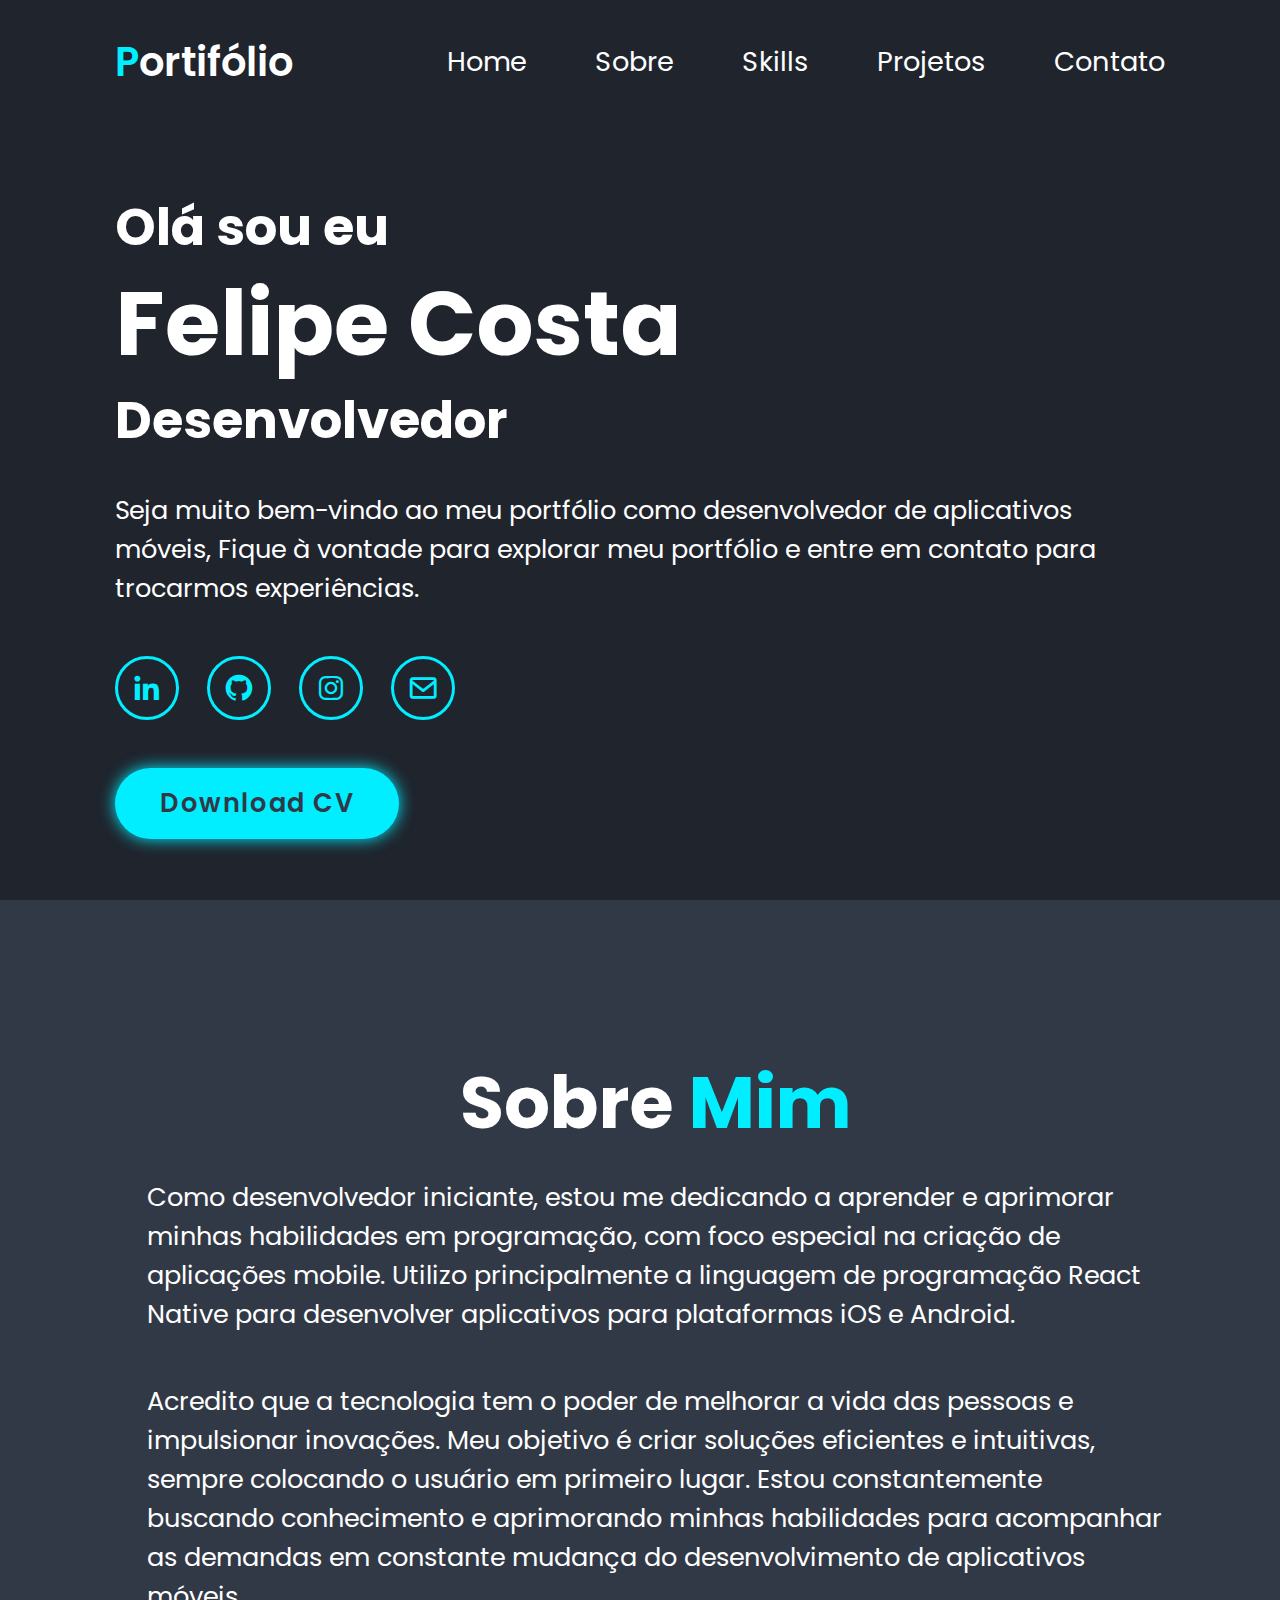
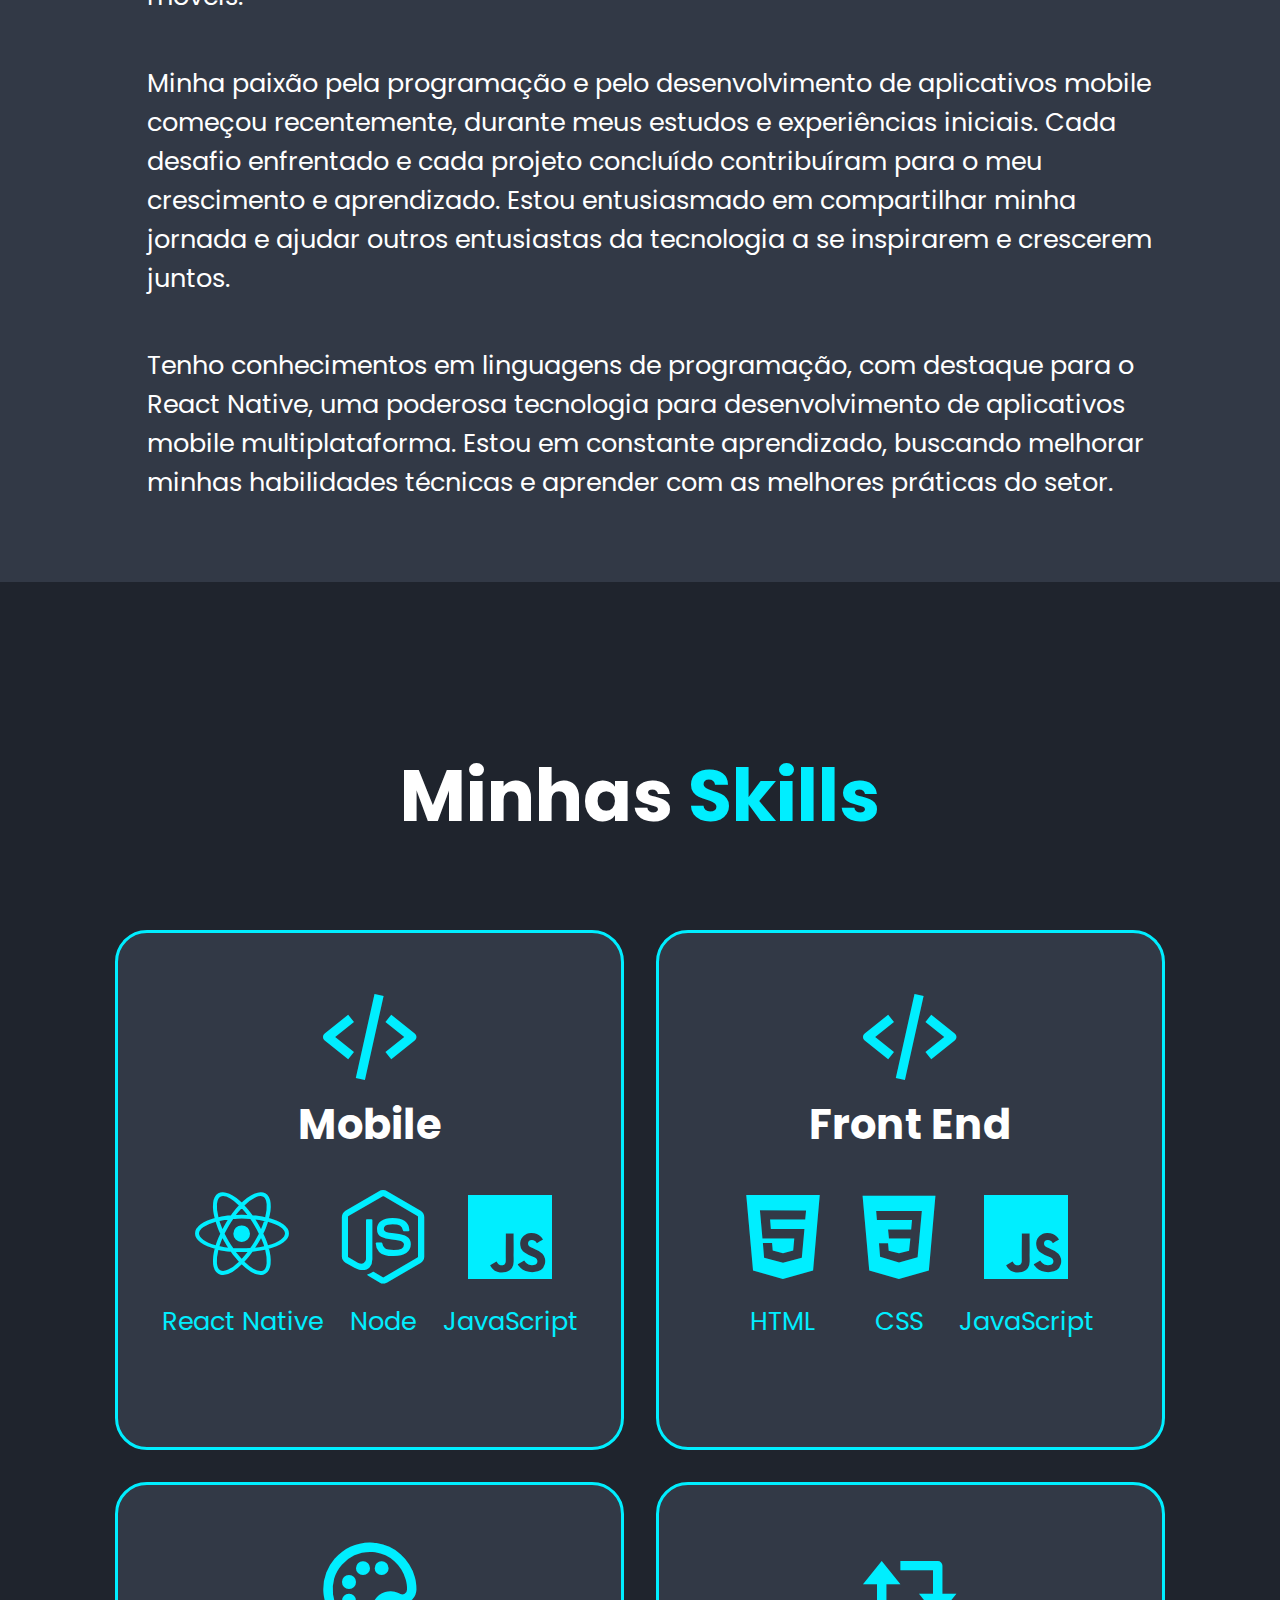
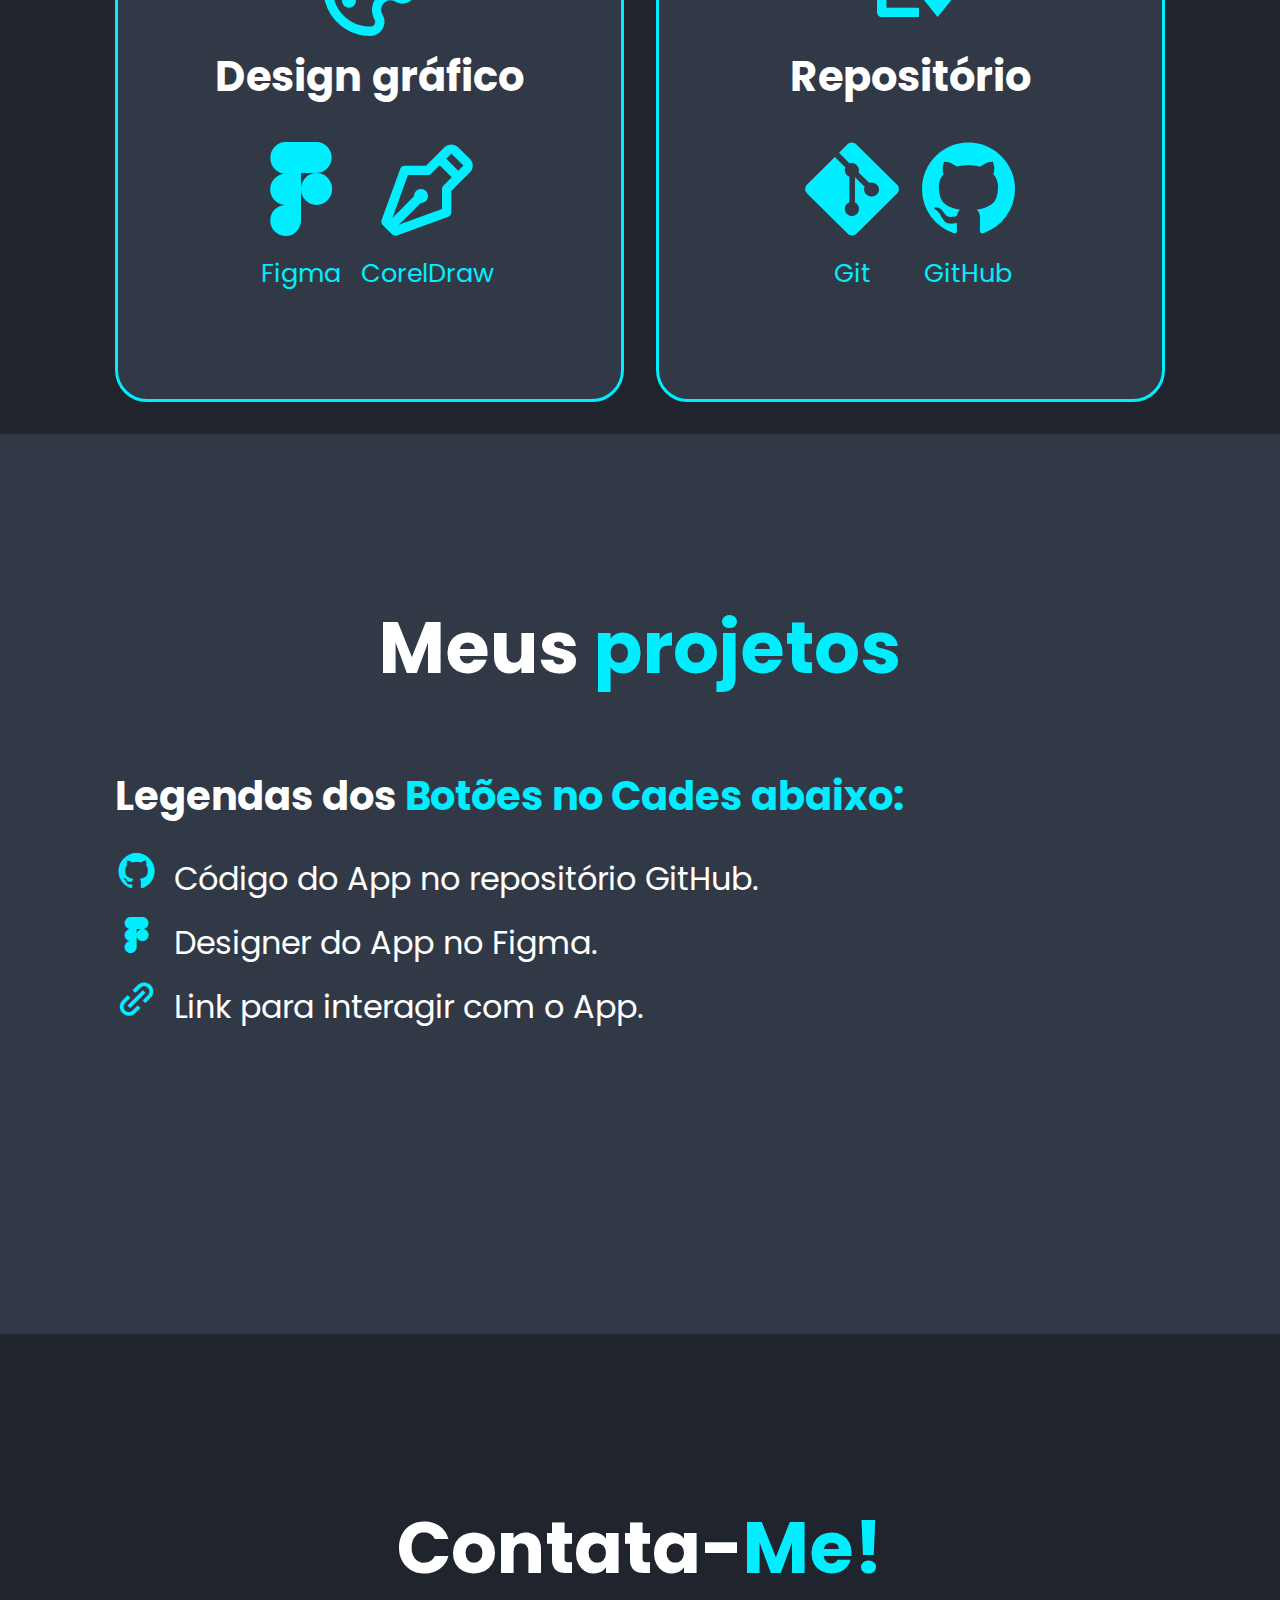
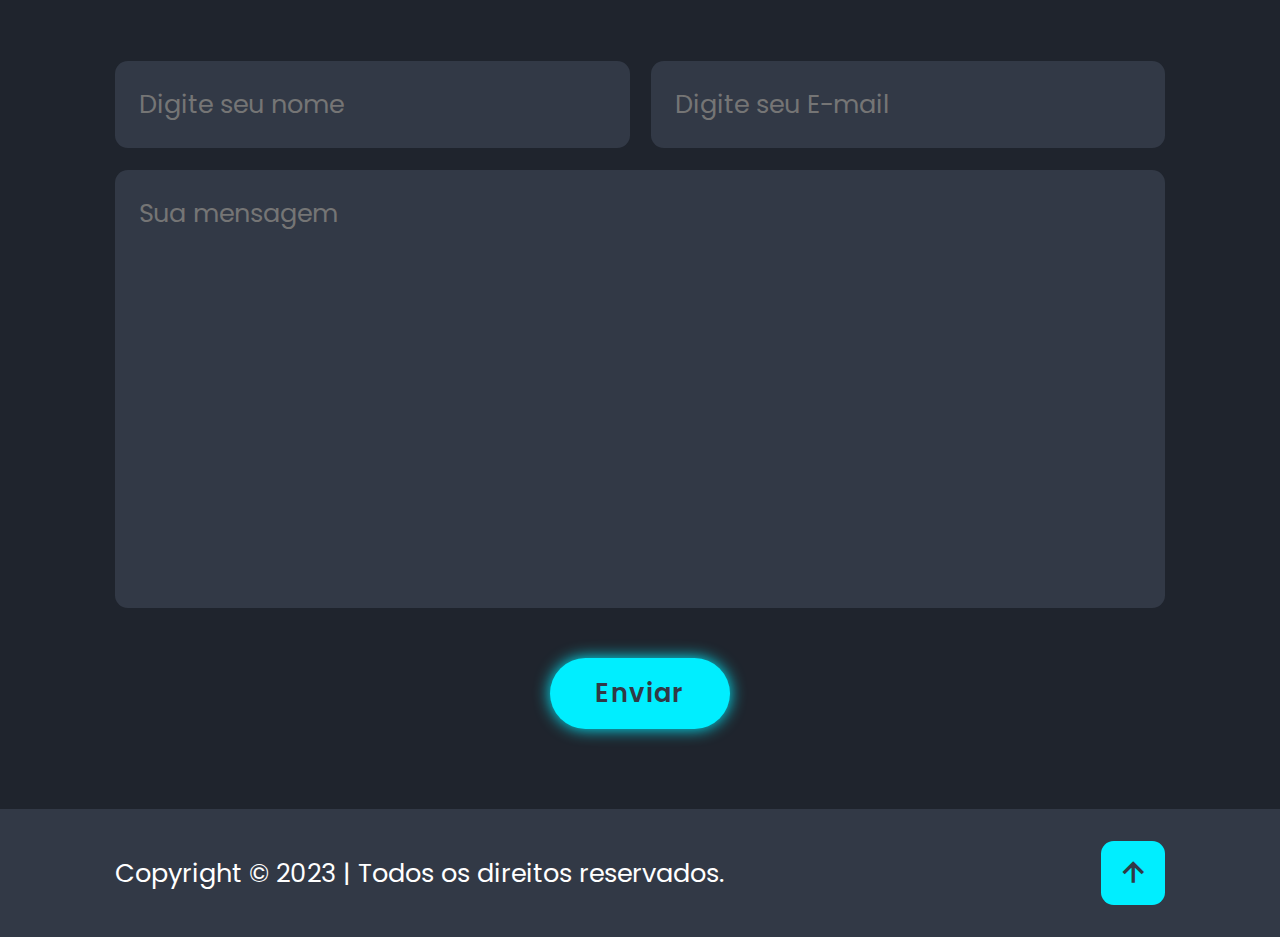
==== commit 4c8610ed: "curriculo" ====
--- a/index.html
+++ b/index.html
@@ -5,23 +5,8 @@
     <meta http-equiv="X-UA-Compatible" content="IE=edge">
     <meta name="viewport" content="width=device-width, initial-scale=1.0">
     <title>Portifólio</title>
-    <link rel="apple-touch-icon" sizes="57x57" href="images/apple-icon-57x57.png">
-    <link rel="apple-touch-icon" sizes="60x60" href="images/apple-icon-60x60.png">
-    <link rel="apple-touch-icon" sizes="72x72" href="images/apple-icon-72x72.png">
-    <link rel="apple-touch-icon" sizes="76x76" href="images/apple-icon-76x76.png">
-    <link rel="apple-touch-icon" sizes="114x114" href="images/apple-icon-114x114.png">
-    <link rel="apple-touch-icon" sizes="120x120" href="images/apple-icon-120x120.png">
-    <link rel="apple-touch-icon" sizes="144x144" href="images/apple-icon-144x144.png">
-    <link rel="apple-touch-icon" sizes="152x152" href="images/apple-icon-152x152.png">
-    <link rel="apple-touch-icon" sizes="180x180" href="images/apple-icon-180x180.png">
-    <link rel="icon" type="image/png" sizes="192x192"  href="images/android-icon-192x192.png">
-    <link rel="icon" type="image/png" sizes="32x32" href="images/favicon-32x32.png">
-    <link rel="icon" type="image/png" sizes="96x96" href="images/favicon-96x96.png">
-    <link rel="icon" type="image/png" sizes="16x16" href="images/favicon-16x16.png">
-    <link rel="manifest" href="/manifest.json">
-    <meta name="msapplication-TileColor" content="#FFFFFF">
-    <meta name="msapplication-TileImage" content="/ms-icon-144x144.png">
-    <meta name="theme-color" content="#FFFFFF">
+    <link rel="icon" href="images/logo.png" type="image/x-icon">
+    <link rel="shortcut icon" href="images/logo.png" type="image/x-icon">
     <!-- box icons -->
     <link href='https://unpkg.com/boxicons@2.1.4/css/boxicons.min.css' rel='stylesheet'>
 
@@ -51,11 +36,7 @@
             <h1>Felipe Costa</h1>
             <h3>Desenvolvedor <span class="multiple-text"></span> </h3>
             <p>
-                Seja muito bem-vindo ao meu portfólio como desenvolvedor de aplicativos móveis usando framework React Native. Meu objetivo principal é desenvolver soluções eficientes e intuitivas, sempre buscando aprimorar minhas habilidades para acompanhar as demandas do mercado de aplicativos.
-            </p>
-            <br>
-            <p>
-                Fique à vontade para explorar meu portfólio e entre em contato para trocarmos experiências. Vamos embarcar nessa aventura emocionante!
+                Seja muito bem-vindo ao meu portfólio como desenvolvedor de aplicativos móveis, Fique à vontade para explorar meu portfólio e entre em contato para trocarmos experiências. 
             </p>
 
             <div class="social-media">
@@ -65,7 +46,7 @@
                 <a href="mailto:dev.felipecostasilva@gmail.com" target="_blank"><i class='bx bx-envelope'></i></a>
                 
             </div>
-            <a href="https://drive.google.com/file/d/1v2_feZy18kxcdiQSBvNJTt17b6IgH7Sm/view?usp=sharing" target="_blank" class="btn">Download CV</a>
+            <a href="https://drive.google.com/file/d/1eg0EA91w1QDtwb7htx1jw-msS38rJzqj/view?usp=sharing" target="_blank" class="btn">Download CV</a>
         </div>
 
         <div class="home-img">
@@ -155,9 +136,9 @@
         <div class="subtitles">
             <h6>Legendas dos <span>Botões no Cades abaixo:</span></h6>
             
-            <div class="center"></div><i class='bx bxl-github'></i><p>Código do App no repositório GitHub</p>
-            <div class="center"></div><i class='bx bxl-figma'></i><p>Designer do App no Figma</p>
-            <div class="center"></div><i class='bx bx-link-external'></i><p>Link para interagir com o App</p>
+            <div class="center"></div><i class='bx bxl-github'></i><p>Código do App no repositório GitHub.</p>
+            <div class="center"></div><i class='bx bxl-figma'></i><p>Designer do App no Figma.</p>
+            <div class="center"></div><i class='bx bx-link-alt'></i><p>Link para interagir com o App.</p>
         </div>
 
         <div class="portfolio-container">
@@ -168,7 +149,7 @@
                     <p>Um app que sorteia frases motivacionais!</p>
                     <a href="https://github.com/eufelipecosta/App-Biscoito-da-Sorte" target="_blank"><i class='bx bxl-github'></i></a>
                     <a href="https://www.figma.com/file/g1OsnpBhjlnmM8gy7baetJ/App-Biscoito-da-Sorte?type=design&node-id=0-1&t=68tQ65UQzXVCsQIO-0" target="_blank"><i class='bx bxl-figma' ></i></a>
-                    <a href="https://snack.expo.dev/@felipecostadev/github.com-eufelipecosta-app-biscoito-da-sorte" target="_blank"><i class='bx bx-link-external'></i></a>
+                    <a href="https://snack.expo.dev/@felipecostadev/github.com-eufelipecosta-app-biscoito-da-sorte" target="_blank"><i class='bx bx-link-alt'></i></a>
                 </div>
             </div>
 
@@ -177,7 +158,7 @@
                 <div class="portfolio-layer">
                     <h4>Design Mobile</h4>
                     <p>Lorem ipsum dolor sit amet consectetur.</p>
-                    <a href=""><i class='bx bx-link-external'></i></a>
+                    <a href=""><i class='bx bx-link-alt'></i></a>
                 </div>
             </div>
 
@@ -186,7 +167,7 @@
                 <div class="portfolio-layer">
                     <h4>Design Mobile</h4>
                     <p>Lorem ipsum dolor sit amet consectetur.</p>
-                    <a href=""><i class='bx bx-link-external'></i></a>
+                    <a href=""><i class='bx bx-link-alt'></i></a>
                 </div>
             </div>
 
@@ -195,7 +176,7 @@
                 <div class="portfolio-layer">
                     <h4>Design Mobile</h4>
                     <p>Lorem ipsum dolor sit amet consectetur.</p>
-                    <a href=""><i class='bx bx-link-external'></i></a>
+                    <a href=""><i class='bx bx-link-alt'></i></a>
                 </div>
             </div>
 
@@ -204,7 +185,7 @@
                 <div class="portfolio-layer">
                     <h4>Design Mobile</h4>
                     <p>Lorem ipsum dolor sit amet consectetur.</p>
-                    <a href=""><i class='bx bx-link-external'></i></a>
+                    <a href=""><i class='bx bx-link-alt'></i></a>
                 </div>
             </div>
 
@@ -213,7 +194,7 @@
                 <div class="portfolio-layer">
                     <h4>Design Mobile</h4>
                     <p>Lorem ipsum dolor sit amet consectetur.</p>
-                    <a href=""><i class='bx bx-link-external'></i></a>
+                    <a href=""><i class='bx bx-link-alt'></i></a>
                 </div>
             </div>
         </div>
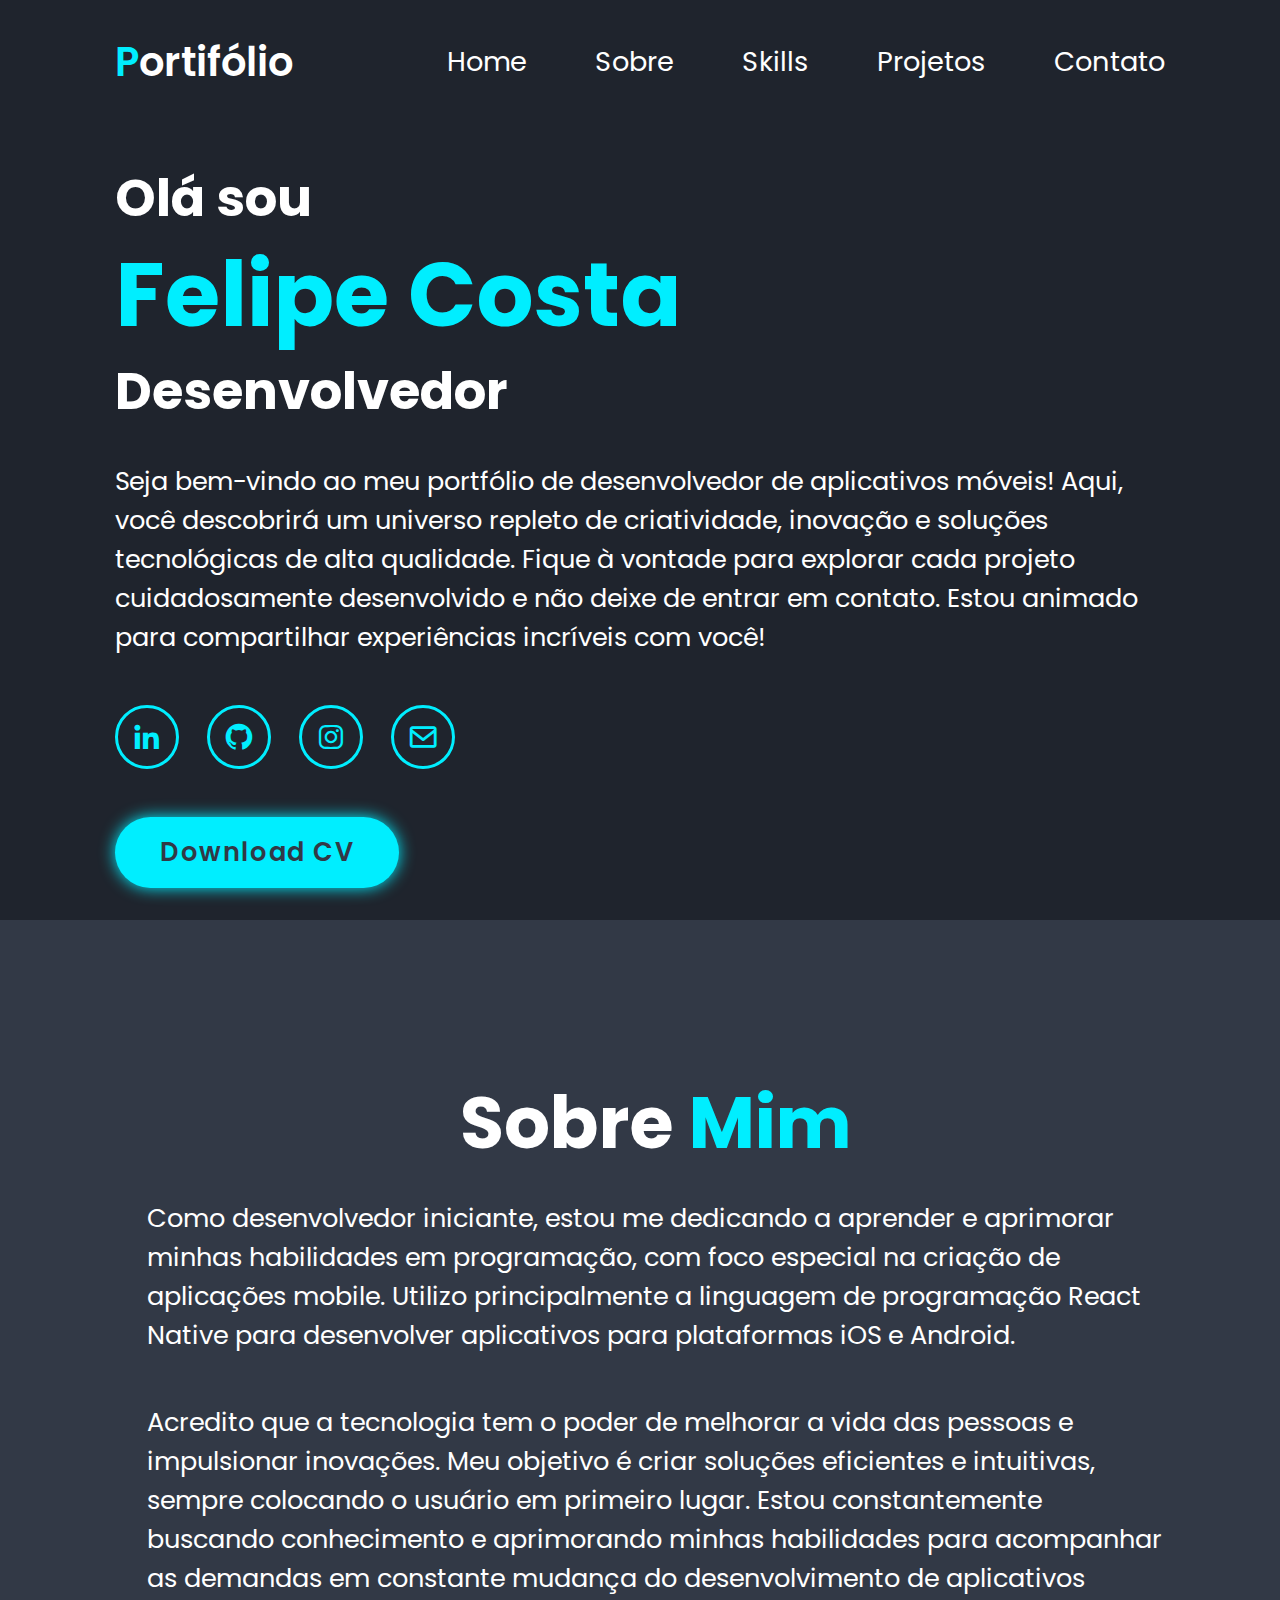
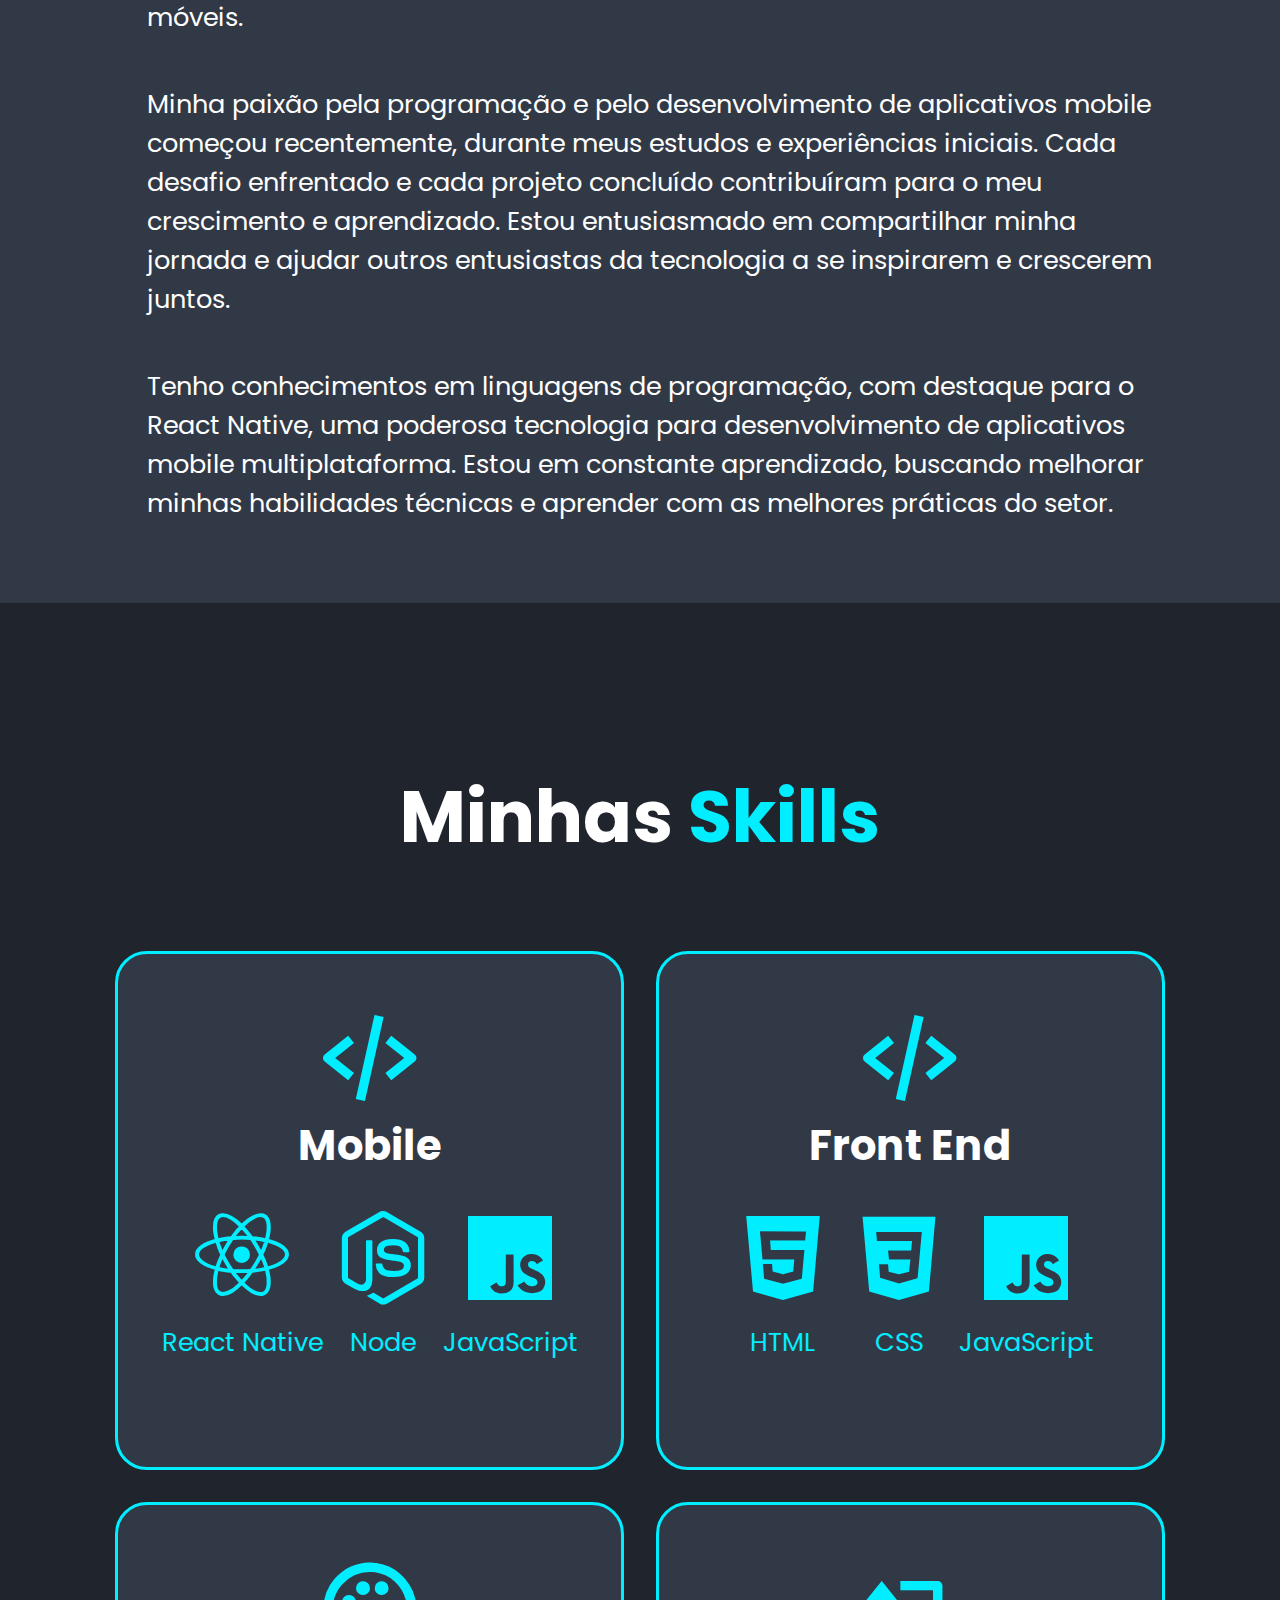
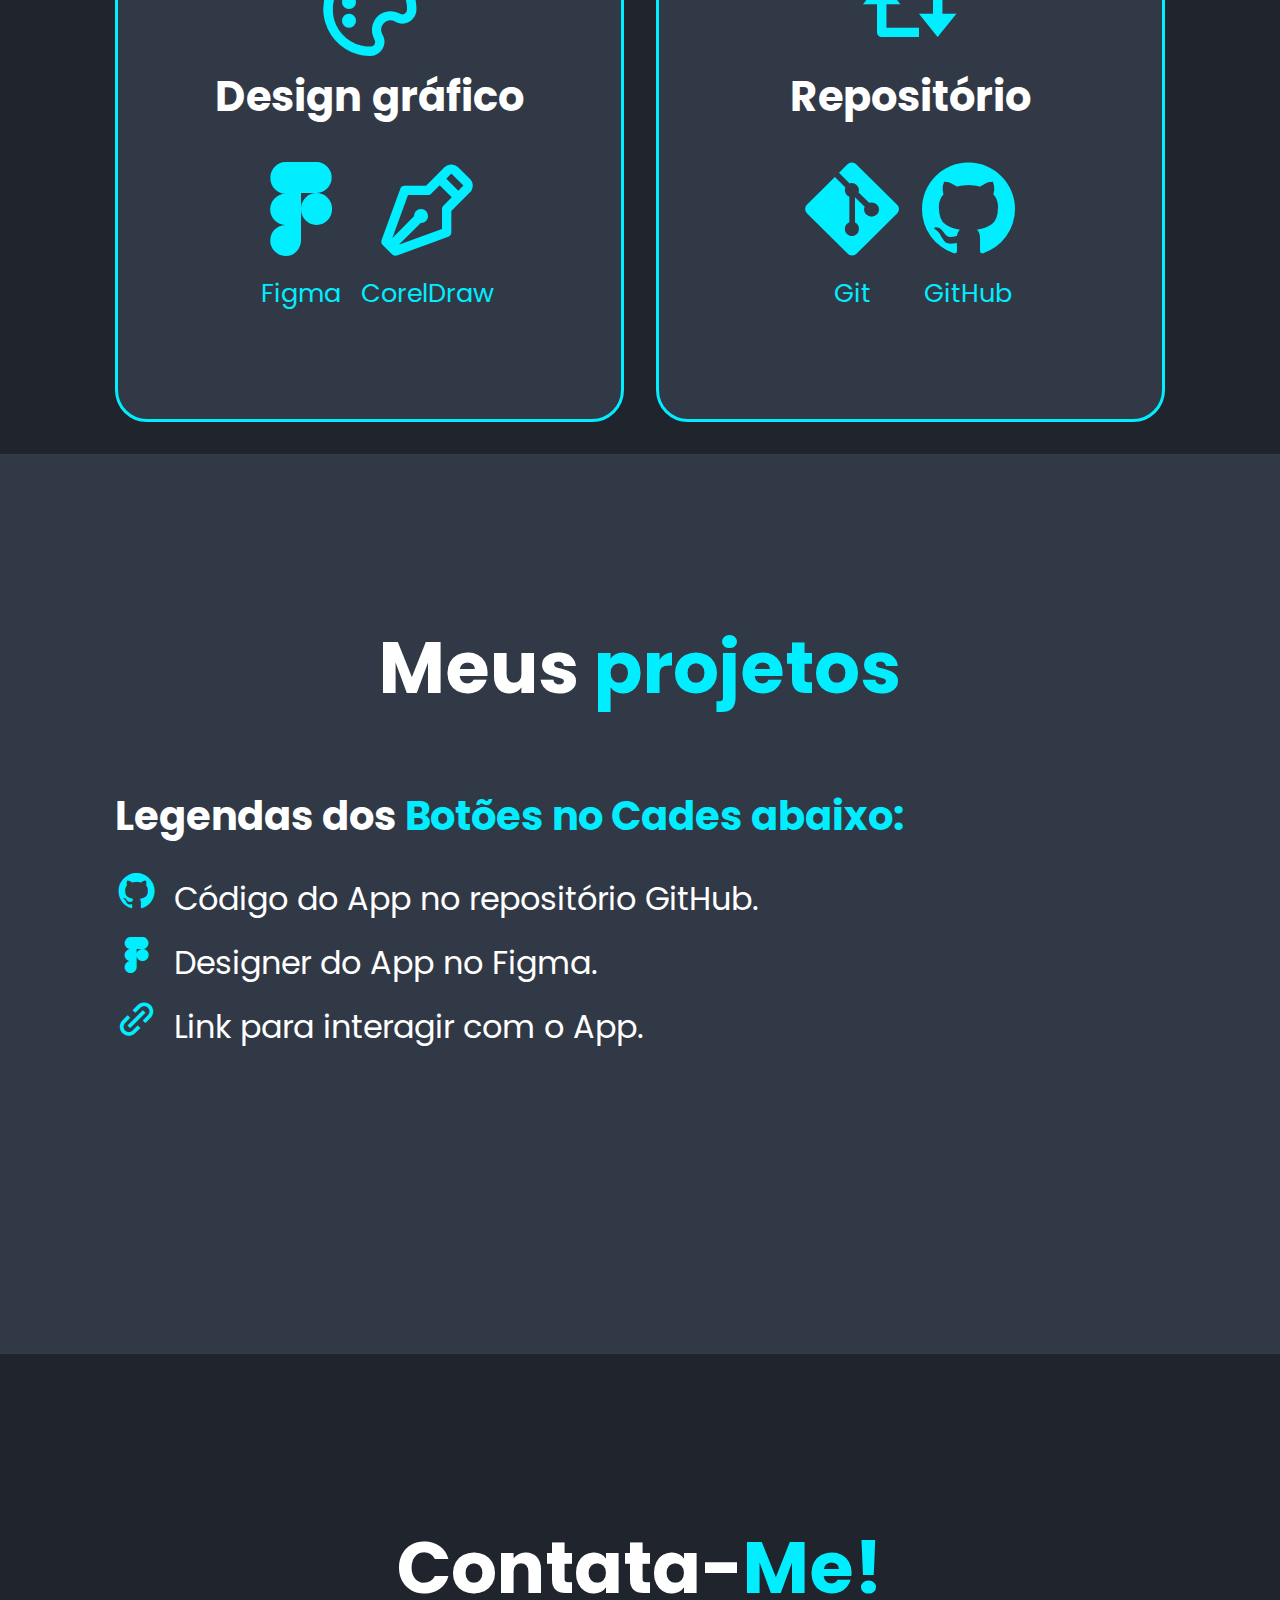
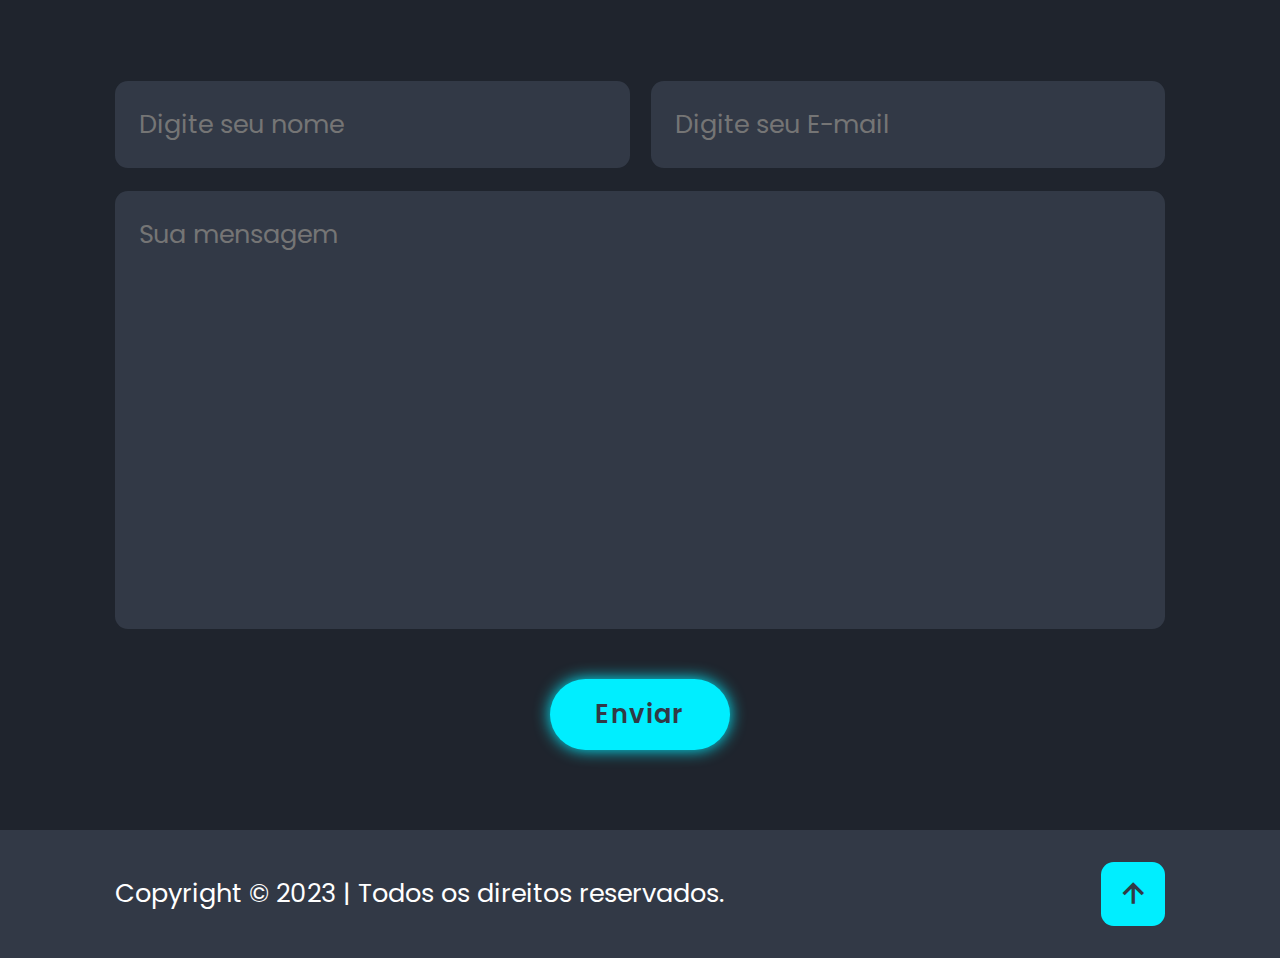
==== commit 7b9cfa14: "curriculo" ====
--- a/index.html
+++ b/index.html
@@ -32,11 +32,11 @@
     <!-- home section design -->
     <section class="home" id="home">
         <div class="home-content">
-            <h3>Olá sou eu</h3>
-            <h1>Felipe Costa</h1>
+            <h3>Olá sou</h3>
+            <h1><span>Felipe Costa</span></h1>
             <h3>Desenvolvedor <span class="multiple-text"></span> </h3>
             <p>
-                Seja muito bem-vindo ao meu portfólio como desenvolvedor de aplicativos móveis, Fique à vontade para explorar meu portfólio e entre em contato para trocarmos experiências. 
+                Seja bem-vindo ao meu portfólio de desenvolvedor de aplicativos móveis! Aqui, você descobrirá um universo repleto de criatividade, inovação e soluções tecnológicas de alta qualidade. Fique à vontade para explorar cada projeto cuidadosamente desenvolvido e não deixe de entrar em contato. Estou animado para compartilhar experiências incríveis com você!
             </p>
 
             <div class="social-media">
@@ -46,7 +46,7 @@
                 <a href="mailto:dev.felipecostasilva@gmail.com" target="_blank"><i class='bx bx-envelope'></i></a>
                 
             </div>
-            <a href="https://drive.google.com/file/d/1eg0EA91w1QDtwb7htx1jw-msS38rJzqj/view?usp=sharing" target="_blank" class="btn">Download CV</a>
+            <a href="https://drive.google.com/file/d/1p5FvVia9XdLEwa_a1P1PLx0Wfwes7en0/view?usp=sharing" target="_blank" class="btn">Download CV</a>
         </div>
 
         <div class="home-img">
